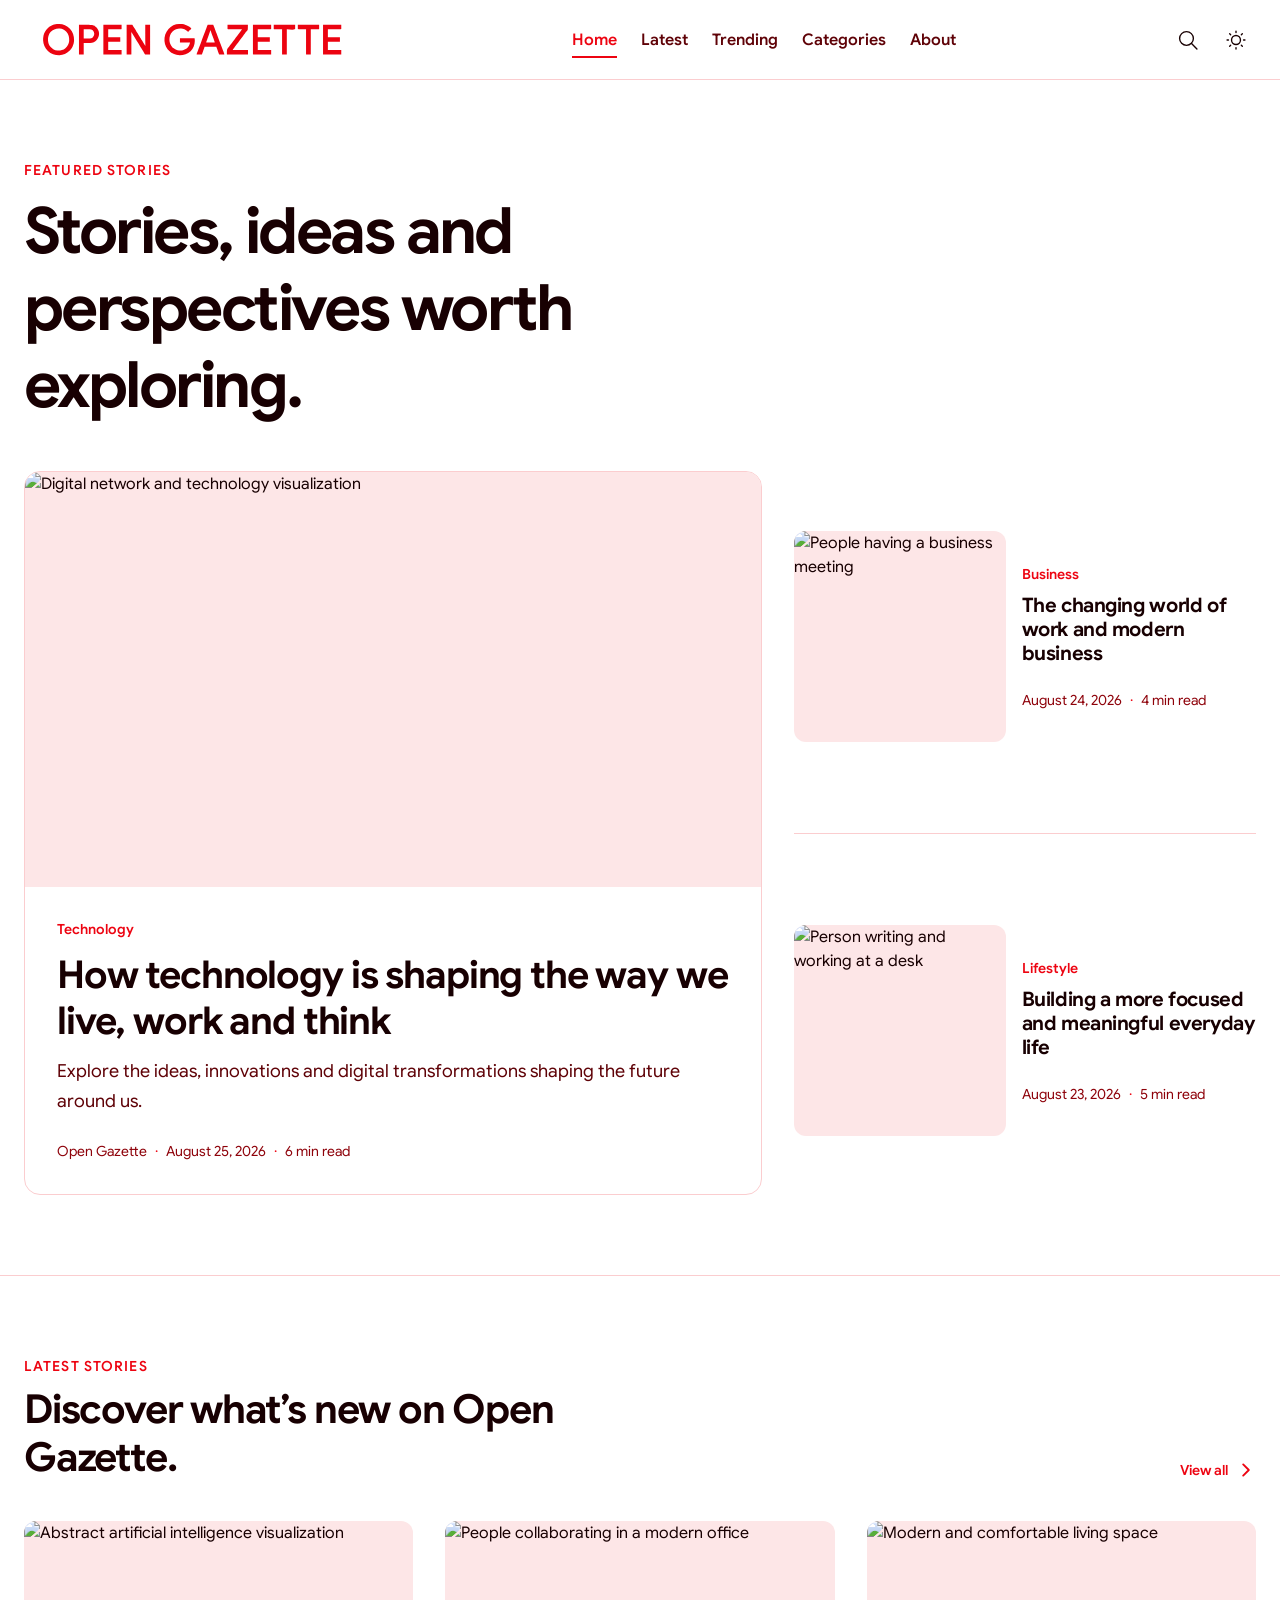
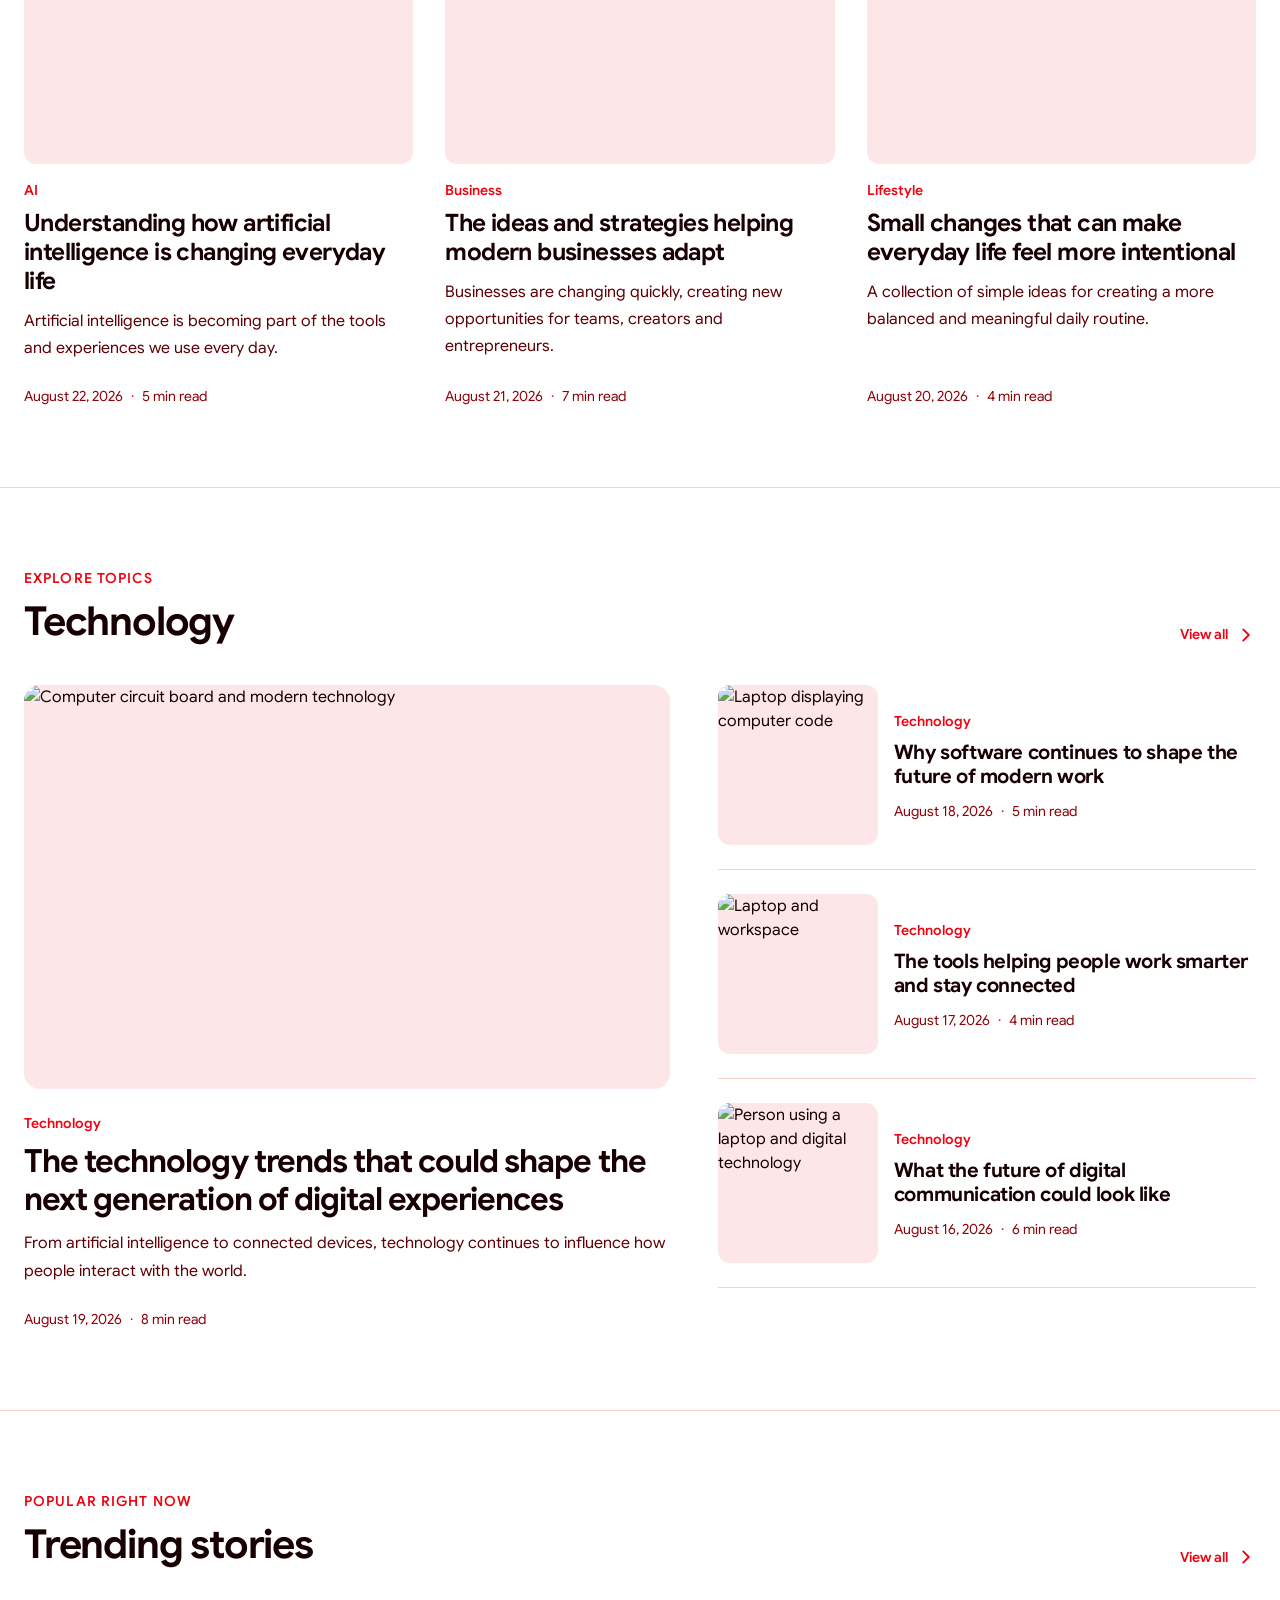
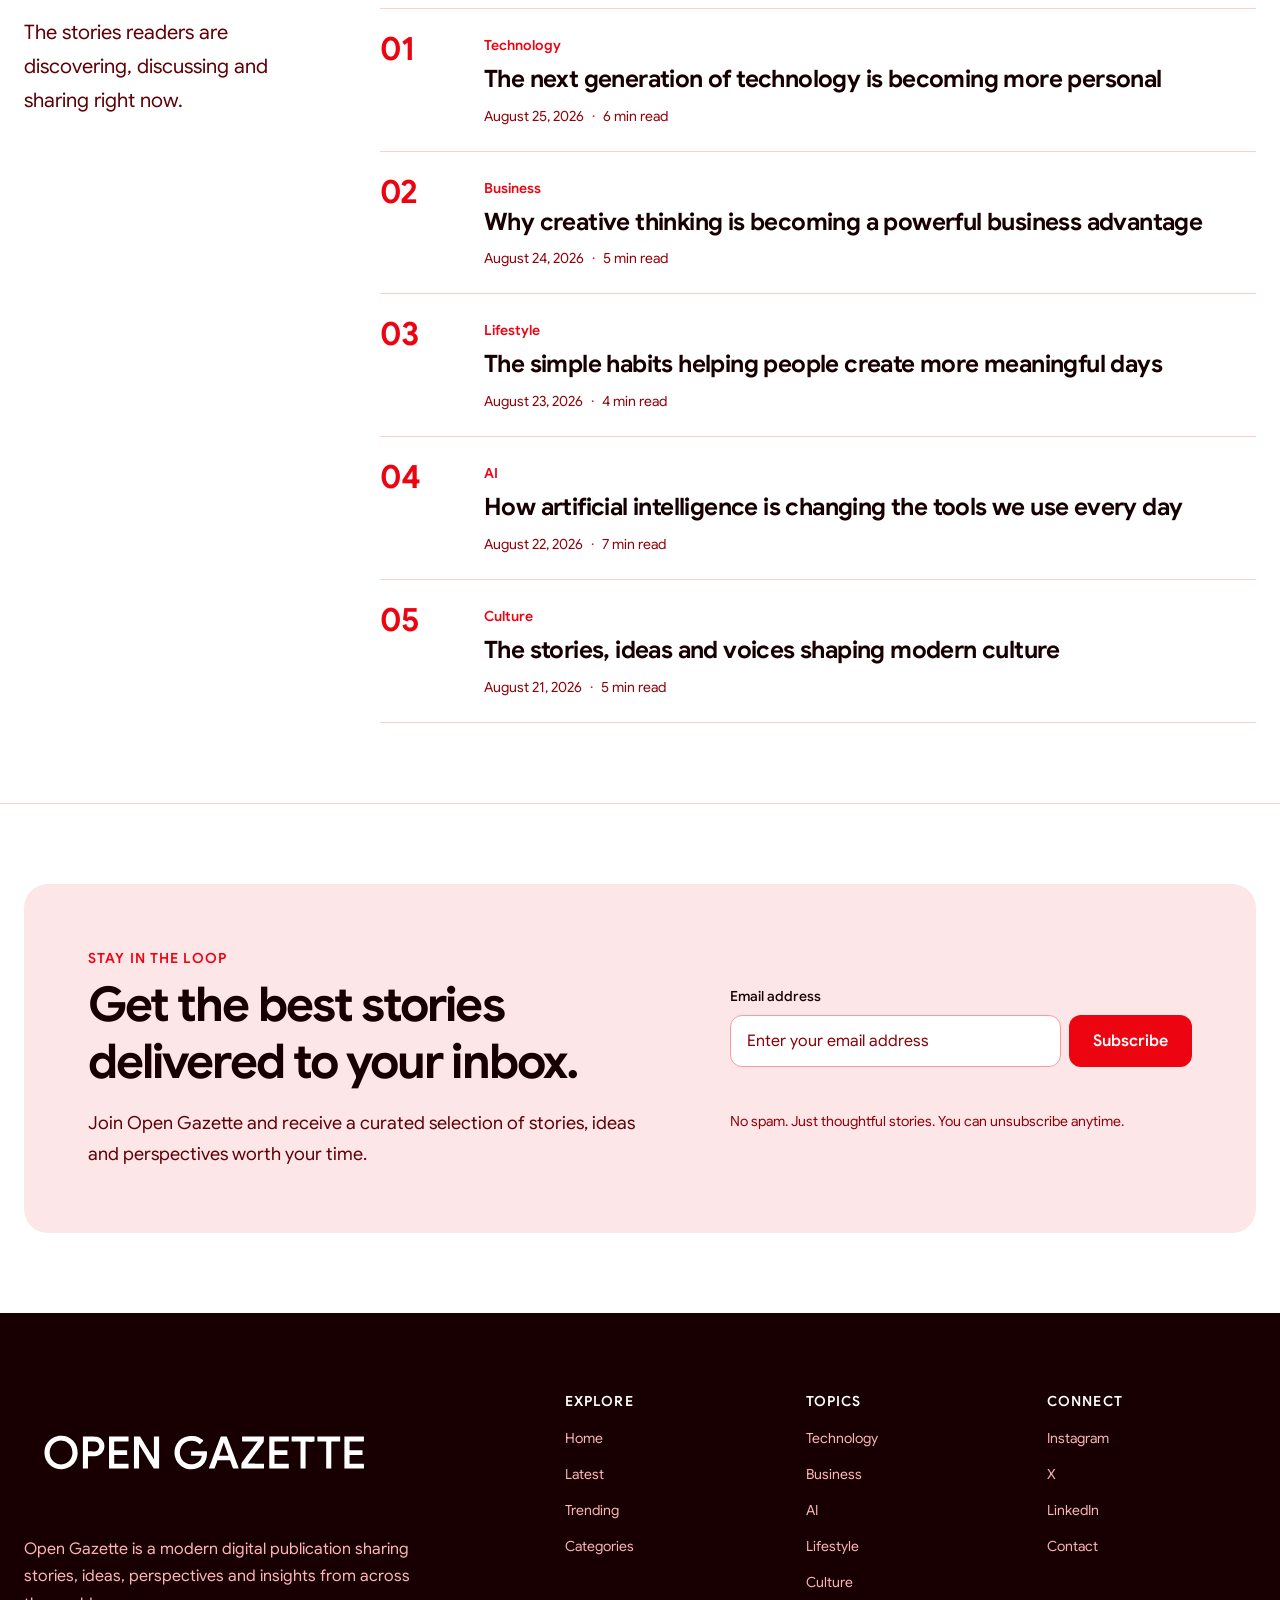
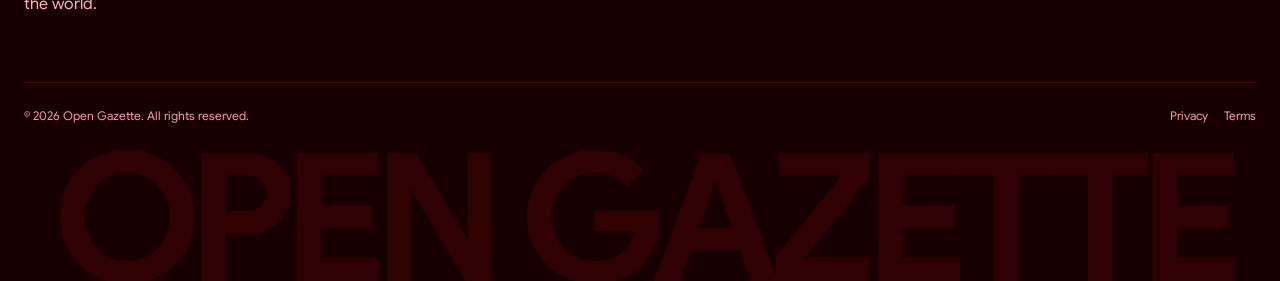
==== index.html @ 347198fe "Complete responsive homepage" ====
<!doctype html>
<html lang="en">
  <head>
    <meta charset="UTF-8" />
    <meta name="viewport" content="width=device-width, initial-scale=1.0" />

    <meta
      name="description"
      content="Open Gazette - A modern digital publication."
    />

    <title>Open Gazette</title>

    <link rel="icon" type="image/svg+xml" href="assets/icons/favicon.svg" />

    <link rel="stylesheet" href="css/reset.css" />
    <link rel="stylesheet" href="css/fonts.css" />
    <link rel="stylesheet" href="css/variables.css" />
    <link rel="stylesheet" href="css/global.css" />
    <link rel="stylesheet" href="css/responsive.css" />
  </head>

  <body>
    <div class="site-wrapper">
      <header class="site-header">
        <div class="container site-header__container">
          <a
            class="site-header__brand"
            href="index.html"
            aria-label="Open Gazette home"
          >
            <img
              class="site-header__logo site-header__logo--light"
              src="assets/logos/open-gazette-light.svg"
              alt="Open Gazette"
            />

            <img
              class="site-header__logo site-header__logo--dark"
              src="assets/logos/open-gazette-dark.svg"
              alt=""
            />
          </a>

          <nav
            class="site-navigation"
            id="site-navigation"
            aria-label="Primary navigation"
          >
            <ul class="site-navigation__list">
              <li>
                <a class="site-navigation__link is-active" href="index.html">
                  Home
                </a>
              </li>

              <li>
                <a class="site-navigation__link" href="#latest"> Latest </a>
              </li>

              <li>
                <a class="site-navigation__link" href="#trending"> Trending </a>
              </li>

              <li>
                <a class="site-navigation__link" href="#categories">
                  Categories
                </a>
              </li>

              <li>
                <a class="site-navigation__link" href="#about"> About </a>
              </li>
            </ul>
          </nav>

          <div class="site-header__actions">
            <button class="header-button" type="button" aria-label="Search">
              <svg
                class="header-button__icon"
                viewBox="0 0 512 512"
                aria-hidden="true"
              >
                <circle
                  cx="221"
                  cy="221"
                  r="160"
                  fill="none"
                  stroke="currentColor"
                  stroke-linecap="round"
                  stroke-miterlimit="10"
                  stroke-width="32px"
                />

                <path
                  d="m338.29 338.29 125.41 125.41"
                  fill="none"
                  stroke="currentColor"
                  stroke-linecap="round"
                  stroke-miterlimit="10"
                  stroke-width="32px"
                />
              </svg>
            </button>

            <button
              class="theme-toggle"
              type="button"
              aria-label="Switch to dark mode"
              aria-pressed="false"
            >
              <svg
                class="theme-toggle__icon theme-toggle__icon--light"
                viewBox="0 0 512 512"
                aria-hidden="true"
              >
                <circle
                  cx="256"
                  cy="256"
                  r="104"
                  fill="none"
                  stroke="currentColor"
                  stroke-linecap="round"
                  stroke-linejoin="round"
                  stroke-width="32px"
                />

                <path
                  d="M256 80V48M256 464v-32M432 256h32M48 256h32M380.55 131.45l22.63-22.63M108.82 403.18l22.63-22.63M380.55 380.55l22.63 22.63M108.82 108.82l22.63 22.63"
                  fill="none"
                  stroke="currentColor"
                  stroke-linecap="round"
                  stroke-linejoin="round"
                  stroke-width="32px"
                />
              </svg>

              <svg
                class="theme-toggle__icon theme-toggle__icon--dark"
                viewBox="0 0 512 512"
                aria-hidden="true"
              >
                <path
                  d="M160 136c0-30.62 4.51-61.61 16-88C99.57 81.27 48 159.32 48 248c0 119.29 96.71 216 216 216 88.68 0 166.73-51.57 200-128-26.39 11.49-57.38 16-88 16-119.29 0-216-96.71-216-216"
                  fill="none"
                  stroke="currentColor"
                  stroke-linecap="round"
                  stroke-linejoin="round"
                  stroke-width="32px"
                />
              </svg>
            </button>

            <button
              class="menu-toggle"
              type="button"
              aria-expanded="false"
              aria-controls="site-navigation"
              aria-label="Open navigation menu"
            >
              <svg
                class="menu-toggle__icon menu-toggle__icon--menu"
                viewBox="0 0 512 512"
                aria-hidden="true"
              >
                <path
                  d="M80 160h352M80 256h352M80 352h352"
                  fill="none"
                  stroke="currentColor"
                  stroke-linecap="round"
                  stroke-miterlimit="10"
                  stroke-width="32px"
                />
              </svg>

              <svg
                class="menu-toggle__icon menu-toggle__icon--close"
                viewBox="0 0 512 512"
                aria-hidden="true"
              >
                <path
                  d="M368 368 144 144M368 144 144 368"
                  fill="none"
                  stroke="currentColor"
                  stroke-linecap="round"
                  stroke-linejoin="round"
                  stroke-width="32px"
                />
              </svg>
            </button>
          </div>
        </div>
      </header>

      <main>
        <!-- Hero -->
        <section class="hero">
          <div class="container">
            <div class="hero__header">
              <p class="section-label">Featured Stories</p>

              <h1 class="hero__title">
                Stories, ideas and perspectives worth exploring.
              </h1>
            </div>

            <div class="hero__grid">
              <!-- Main featured article -->
              <article class="featured-article">
                <a
                  class="featured-article__image-link"
                  href="#"
                  aria-label="Read the featured article"
                >
                  <img
                    class="featured-article__image"
                    src="https://images.unsplash.com/photo-1451187580459-43490279c0fa?auto=format&fit=crop&w=1400&q=80"
                    alt="Digital network and technology visualization"
                  />
                </a>

                <div class="featured-article__content">
                  <a class="article-category" href="#technology">
                    Technology
                  </a>

                  <h2 class="featured-article__title">
                    <a href="#">
                      How technology is shaping the way we live, work and think
                    </a>
                  </h2>

                  <p class="featured-article__excerpt">
                    Explore the ideas, innovations and digital transformations
                    shaping the future around us.
                  </p>

                  <div class="article-meta">
                    <span>Open Gazette</span>

                    <span class="article-meta__separator">·</span>

                    <time datetime="2026-08-25"> August 25, 2026 </time>

                    <span class="article-meta__separator">·</span>

                    <span>6 min read</span>
                  </div>
                </div>
              </article>

              <!-- Secondary featured stories -->
              <div class="hero__secondary">
                <article class="secondary-article">
                  <a
                    class="secondary-article__image-link"
                    href="#"
                    aria-label="Read business article"
                  >
                    <img
                      class="secondary-article__image"
                      src="https://images.unsplash.com/photo-1556761175-b413da4baf72?auto=format&fit=crop&w=900&q=80"
                      alt="People having a business meeting"
                    />
                  </a>

                  <div class="secondary-article__content">
                    <a class="article-category" href="#business"> Business </a>

                    <h2 class="secondary-article__title">
                      <a href="#">
                        The changing world of work and modern business
                      </a>
                    </h2>

                    <div class="article-meta">
                      <time datetime="2026-08-24"> August 24, 2026 </time>

                      <span class="article-meta__separator">·</span>

                      <span>4 min read</span>
                    </div>
                  </div>
                </article>

                <article class="secondary-article">
                  <a
                    class="secondary-article__image-link"
                    href="#"
                    aria-label="Read lifestyle article"
                  >
                    <img
                      class="secondary-article__image"
                      src="https://images.unsplash.com/photo-1499750310107-5fef28a66643?auto=format&fit=crop&w=900&q=80"
                      alt="Person writing and working at a desk"
                    />
                  </a>

                  <div class="secondary-article__content">
                    <a class="article-category" href="#lifestyle">
                      Lifestyle
                    </a>

                    <h2 class="secondary-article__title">
                      <a href="#">
                        Building a more focused and meaningful everyday life
                      </a>
                    </h2>

                    <div class="article-meta">
                      <time datetime="2026-08-23"> August 23, 2026 </time>

                      <span class="article-meta__separator">·</span>

                      <span>5 min read</span>
                    </div>
                  </div>
                </article>
              </div>
            </div>
          </div>
        </section>

        <!-- Latest stories -->
        <section class="latest-stories" id="latest">
          <div class="container">
            <div class="section-heading">
              <div>
                <p class="section-label">Latest Stories</p>

                <h2 class="section-title">
                  Discover what’s new on Open Gazette.
                </h2>
              </div>

              <a class="section-link" href="#">
                <span>View all</span>

                <svg
                  class="icon--arrow"
                  viewBox="0 0 512 512"
                  aria-hidden="true"
                >
                  <path
                    d="m184 112 144 144-144 144"
                    fill="none"
                    stroke="currentColor"
                    stroke-linecap="round"
                    stroke-linejoin="round"
                    stroke-width="48px"
                  />
                </svg>
              </a>
            </div>

            <div class="article-grid">
              <!-- Article -->
              <article class="article-card">
                <a
                  class="article-card__image-link"
                  href="#"
                  aria-label="Read AI article"
                >
                  <img
                    class="article-card__image"
                    src="https://images.unsplash.com/photo-1677442136019-21780ecad995?auto=format&fit=crop&w=900&q=80"
                    alt="Abstract artificial intelligence visualization"
                  />
                </a>

                <div class="article-card__content">
                  <a class="article-category" href="#categories"> AI </a>

                  <h3 class="article-card__title">
                    <a href="#">
                      Understanding how artificial intelligence is changing
                      everyday life
                    </a>
                  </h3>

                  <p class="article-card__excerpt">
                    Artificial intelligence is becoming part of the tools and
                    experiences we use every day.
                  </p>

                  <div class="article-meta">
                    <time datetime="2026-08-22"> August 22, 2026 </time>

                    <span class="article-meta__separator">·</span>

                    <span>5 min read</span>
                  </div>
                </div>
              </article>

              <!-- Article -->
              <article class="article-card">
                <a
                  class="article-card__image-link"
                  href="#"
                  aria-label="Read business article"
                >
                  <img
                    class="article-card__image"
                    src="https://images.unsplash.com/photo-1556761175-4f2f8a1b2f02?auto=format&fit=crop&w=900&q=80"
                    alt="People collaborating in a modern office"
                  />
                </a>

                <div class="article-card__content">
                  <a class="article-category" href="#categories"> Business </a>

                  <h3 class="article-card__title">
                    <a href="#">
                      The ideas and strategies helping modern businesses adapt
                    </a>
                  </h3>

                  <p class="article-card__excerpt">
                    Businesses are changing quickly, creating new opportunities
                    for teams, creators and entrepreneurs.
                  </p>

                  <div class="article-meta">
                    <time datetime="2026-08-21"> August 21, 2026 </time>

                    <span class="article-meta__separator">·</span>

                    <span>7 min read</span>
                  </div>
                </div>
              </article>

              <!-- Article -->
              <article class="article-card">
                <a
                  class="article-card__image-link"
                  href="#"
                  aria-label="Read lifestyle article"
                >
                  <img
                    class="article-card__image"
                    src="https://images.unsplash.com/photo-1494438639946-1ebd1d20bf85?auto=format&fit=crop&w=900&q=80"
                    alt="Modern and comfortable living space"
                  />
                </a>

                <div class="article-card__content">
                  <a class="article-category" href="#categories"> Lifestyle </a>

                  <h3 class="article-card__title">
                    <a href="#">
                      Small changes that can make everyday life feel more
                      intentional
                    </a>
                  </h3>

                  <p class="article-card__excerpt">
                    A collection of simple ideas for creating a more balanced
                    and meaningful daily routine.
                  </p>

                  <div class="article-meta">
                    <time datetime="2026-08-20"> August 20, 2026 </time>

                    <span class="article-meta__separator">·</span>

                    <span>4 min read</span>
                  </div>
                </div>
              </article>
            </div>
          </div>
        </section>

        <!-- Categories -->
        <section class="category-section" id="categories">
          <div class="container">
            <div class="section-heading">
              <div>
                <p class="section-label">Explore Topics</p>

                <h2 class="section-title">Technology</h2>
              </div>

              <a class="section-link" href="#">
                <span>View all</span>

                <svg
                  class="icon--arrow"
                  viewBox="0 0 512 512"
                  aria-hidden="true"
                >
                  <path
                    d="m184 112 144 144-144 144"
                    fill="none"
                    stroke="currentColor"
                    stroke-linecap="round"
                    stroke-linejoin="round"
                    stroke-width="48px"
                  />
                </svg>
              </a>
            </div>

            <div class="category-layout">
              <!-- Featured category article -->
              <article class="category-featured">
                <a
                  class="category-featured__image-link"
                  href="#"
                  aria-label="Read featured technology article"
                >
                  <img
                    class="category-featured__image"
                    src="https://images.unsplash.com/photo-1518770660439-4636190af475?auto=format&fit=crop&w=1200&q=80"
                    alt="Computer circuit board and modern technology"
                  />
                </a>

                <div class="category-featured__content">
                  <a class="article-category" href="#"> Technology </a>

                  <h3 class="category-featured__title">
                    <a href="#">
                      The technology trends that could shape the next generation
                      of digital experiences
                    </a>
                  </h3>

                  <p class="category-featured__excerpt">
                    From artificial intelligence to connected devices,
                    technology continues to influence how people interact with
                    the world.
                  </p>

                  <div class="article-meta">
                    <time datetime="2026-08-19"> August 19, 2026 </time>

                    <span class="article-meta__separator">·</span>

                    <span>8 min read</span>
                  </div>
                </div>
              </article>

              <!-- Category article list -->
              <div class="category-list">
                <article class="category-list__article">
                  <a
                    class="category-list__image-link"
                    href="#"
                    aria-label="Read technology article"
                  >
                    <img
                      class="category-list__image"
                      src="https://images.unsplash.com/photo-1488590528505-98d2b5aba04b?auto=format&fit=crop&w=600&q=80"
                      alt="Laptop displaying computer code"
                    />
                  </a>

                  <div class="category-list__content">
                    <a class="article-category" href="#"> Technology </a>

                    <h3 class="category-list__title">
                      <a href="#">
                        Why software continues to shape the future of modern
                        work
                      </a>
                    </h3>

                    <div class="article-meta">
                      <time datetime="2026-08-18"> August 18, 2026 </time>

                      <span class="article-meta__separator">·</span>

                      <span>5 min read</span>
                    </div>
                  </div>
                </article>

                <article class="category-list__article">
                  <a
                    class="category-list__image-link"
                    href="#"
                    aria-label="Read technology article"
                  >
                    <img
                      class="category-list__image"
                      src="https://images.unsplash.com/photo-1531297484001-80022131f5a1?auto=format&fit=crop&w=600&q=80"
                      alt="Laptop and workspace"
                    />
                  </a>

                  <div class="category-list__content">
                    <a class="article-category" href="#"> Technology </a>

                    <h3 class="category-list__title">
                      <a href="#">
                        The tools helping people work smarter and stay connected
                      </a>
                    </h3>

                    <div class="article-meta">
                      <time datetime="2026-08-17"> August 17, 2026 </time>

                      <span class="article-meta__separator">·</span>

                      <span>4 min read</span>
                    </div>
                  </div>
                </article>

                <article class="category-list__article">
                  <a
                    class="category-list__image-link"
                    href="#"
                    aria-label="Read technology article"
                  >
                    <img
                      class="category-list__image"
                      src="https://images.unsplash.com/photo-1516321318423-f06f85e504b3?auto=format&fit=crop&w=600&q=80"
                      alt="Person using a laptop and digital technology"
                    />
                  </a>

                  <div class="category-list__content">
                    <a class="article-category" href="#"> Technology </a>

                    <h3 class="category-list__title">
                      <a href="#">
                        What the future of digital communication could look like
                      </a>
                    </h3>

                    <div class="article-meta">
                      <time datetime="2026-08-16"> August 16, 2026 </time>

                      <span class="article-meta__separator">·</span>

                      <span>6 min read</span>
                    </div>
                  </div>
                </article>
              </div>
            </div>
          </div>
        </section>

        <!-- Trending -->
        <section class="trending-section" id="trending">
          <div class="container">
            <div class="section-heading">
              <div>
                <p class="section-label">Popular Right Now</p>

                <h2 class="section-title">Trending stories</h2>
              </div>

              <a class="section-link" href="#">
                <span>View all</span>

                <svg
                  class="icon--arrow"
                  viewBox="0 0 512 512"
                  aria-hidden="true"
                >
                  <path
                    d="m184 112 144 144-144 144"
                    fill="none"
                    stroke="currentColor"
                    stroke-linecap="round"
                    stroke-linejoin="round"
                    stroke-width="48px"
                  />
                </svg>
              </a>
            </div>

            <div class="trending-layout">
              <!-- Trending introduction -->
              <div class="trending-intro">
                <p class="trending-intro__text">
                  The stories readers are discovering, discussing and sharing
                  right now.
                </p>
              </div>

              <!-- Trending articles -->
              <div class="trending-list">
                <article class="trending-article">
                  <span class="trending-article__number"> 01 </span>

                  <div class="trending-article__content">
                    <a class="article-category" href="#"> Technology </a>

                    <h3 class="trending-article__title">
                      <a href="#">
                        The next generation of technology is becoming more
                        personal
                      </a>
                    </h3>

                    <div class="article-meta">
                      <time datetime="2026-08-25"> August 25, 2026 </time>

                      <span class="article-meta__separator">·</span>

                      <span>6 min read</span>
                    </div>
                  </div>
                </article>

                <article class="trending-article">
                  <span class="trending-article__number"> 02 </span>

                  <div class="trending-article__content">
                    <a class="article-category" href="#"> Business </a>

                    <h3 class="trending-article__title">
                      <a href="#">
                        Why creative thinking is becoming a powerful business
                        advantage
                      </a>
                    </h3>

                    <div class="article-meta">
                      <time datetime="2026-08-24"> August 24, 2026 </time>

                      <span class="article-meta__separator">·</span>

                      <span>5 min read</span>
                    </div>
                  </div>
                </article>

                <article class="trending-article">
                  <span class="trending-article__number"> 03 </span>

                  <div class="trending-article__content">
                    <a class="article-category" href="#"> Lifestyle </a>

                    <h3 class="trending-article__title">
                      <a href="#">
                        The simple habits helping people create more meaningful
                        days
                      </a>
                    </h3>

                    <div class="article-meta">
                      <time datetime="2026-08-23"> August 23, 2026 </time>

                      <span class="article-meta__separator">·</span>

                      <span>4 min read</span>
                    </div>
                  </div>
                </article>

                <article class="trending-article">
                  <span class="trending-article__number"> 04 </span>

                  <div class="trending-article__content">
                    <a class="article-category" href="#"> AI </a>

                    <h3 class="trending-article__title">
                      <a href="#">
                        How artificial intelligence is changing the tools we use
                        every day
                      </a>
                    </h3>

                    <div class="article-meta">
                      <time datetime="2026-08-22"> August 22, 2026 </time>

                      <span class="article-meta__separator">·</span>

                      <span>7 min read</span>
                    </div>
                  </div>
                </article>

                <article class="trending-article">
                  <span class="trending-article__number"> 05 </span>

                  <div class="trending-article__content">
                    <a class="article-category" href="#"> Culture </a>

                    <h3 class="trending-article__title">
                      <a href="#">
                        The stories, ideas and voices shaping modern culture
                      </a>
                    </h3>

                    <div class="article-meta">
                      <time datetime="2026-08-21"> August 21, 2026 </time>

                      <span class="article-meta__separator">·</span>

                      <span>5 min read</span>
                    </div>
                  </div>
                </article>
              </div>
            </div>
          </div>
        </section>

        <!-- Newsletter -->
        <section class="newsletter-section">
          <div class="container">
            <div class="newsletter">
              <div class="newsletter__content">
                <p class="section-label">Stay in the loop</p>

                <h2 class="newsletter__title">
                  Get the best stories delivered to your inbox.
                </h2>

                <p class="newsletter__description">
                  Join Open Gazette and receive a curated selection of stories,
                  ideas and perspectives worth your time.
                </p>
              </div>

              <div class="newsletter__form-wrapper">
                <form class="newsletter-form" id="newsletter-form" novalidate>
                  <div class="newsletter-form__group">
                    <label
                      class="newsletter-form__label"
                      for="newsletter-email"
                    >
                      Email address
                    </label>

                    <div class="newsletter-form__controls">
                      <input
                        class="newsletter-form__input"
                        id="newsletter-email"
                        name="email"
                        type="email"
                        placeholder="Enter your email address"
                        autocomplete="email"
                         aria-describedby="newsletter-message"
                        required
                      />

                      <button class="newsletter-form__button" type="submit">
                        Subscribe
                      </button>
                    </div>
                  </div>

                  <p
                    class="newsletter-form__message"
                    id="newsletter-message"
                    aria-live="polite"
                  ></p>
                </form>

                <p class="newsletter__privacy">
                  No spam. Just thoughtful stories. You can unsubscribe anytime.
                </p>
              </div>
            </div>
          </div>
        </section>
      </main>

      <!-- Footer -->
      <footer class="site-footer" id="about">
        <div class="container">
          <div class="site-footer__main">
            <!-- Brand -->
            <div class="site-footer__brand">
              <a
                class="site-footer__logo-link"
                href="index.html"
                aria-label="Open Gazette home"
              >
                <img
                  class="site-footer__logo"
                  src="assets/logos/open-gazette-dark.svg"
                  alt="Open Gazette"
                />
              </a>

              <p class="site-footer__description">
                Open Gazette is a modern digital publication sharing stories,
                ideas, perspectives and insights from across the world.
              </p>
            </div>

            <!-- Navigation -->
            <div class="site-footer__links">
              <div class="footer-links-group">
                <h2 class="footer-links-group__title">Explore</h2>

                <ul class="footer-links-group__list">
                  <li>
                    <a href="index.html">Home</a>
                  </li>

                  <li>
                    <a href="#latest">Latest</a>
                  </li>

                  <li>
                    <a href="#trending">Trending</a>
                  </li>

                  <li>
                    <a href="#categories">Categories</a>
                  </li>
                </ul>
              </div>

              <div class="footer-links-group">
                <h2 class="footer-links-group__title">Topics</h2>

                <ul class="footer-links-group__list">
                  <li>
                    <a href="#">Technology</a>
                  </li>

                  <li>
                    <a href="#">Business</a>
                  </li>

                  <li>
                    <a href="#">AI</a>
                  </li>

                  <li>
                    <a href="#">Lifestyle</a>
                  </li>

                  <li>
                    <a href="#">Culture</a>
                  </li>
                </ul>
              </div>

              <div class="footer-links-group">
                <h2 class="footer-links-group__title">Connect</h2>

                <ul class="footer-links-group__list">
                  <li>
                    <a href="#" target="_blank" rel="noopener noreferrer">
                      Instagram
                    </a>
                  </li>

                  <li>
                    <a href="#" target="_blank" rel="noopener noreferrer">
                      X
                    </a>
                  </li>

                  <li>
                    <a href="#" target="_blank" rel="noopener noreferrer">
                      LinkedIn
                    </a>
                  </li>

                  <li>
                    <a href="mailto:hello@opengazette.com"> Contact </a>
                  </li>
                </ul>
              </div>
            </div>
          </div>

          <!-- Footer bottom -->
          <div class="site-footer__bottom">
            <p class="site-footer__copyright">
              © 2026 Open Gazette. All rights reserved.
            </p>

            <div class="site-footer__legal">
              <a href="#">Privacy</a>
              <a href="#">Terms</a>
            </div>
          </div>

          <!-- Large brand -->
          <div class="site-footer__signature" aria-hidden="true">
            OPEN GAZETTE
          </div>
        </div>
      </footer>
    </div>

    <!-- Main JavaScript -->
    <script src="js/main.js"></script>
  </body>
</html>
---- css/fonts.css ----
/* Google Sans */
@font-face {
  font-family: "Google Sans";
  src: url("../assets/fonts/GoogleSans-Regular.ttf") format("truetype");
  font-weight: 400;
  font-style: normal;
  font-display: swap;
}

@font-face {
  font-family: "Google Sans";
  src: url("../assets/fonts/GoogleSans-Medium.ttf") format("truetype");
  font-weight: 500;
  font-style: normal;
  font-display: swap;
}

@font-face {
  font-family: "Google Sans";
  src: url("../assets/fonts/GoogleSans-SemiBold.ttf") format("truetype");
  font-weight: 600;
  font-style: normal;
  font-display: swap;
}

@font-face {
  font-family: "Google Sans";
  src: url("../assets/fonts/GoogleSans-Bold.ttf") format("truetype");
  font-weight: 700;
  font-style: normal;
  font-display: swap;
}
---- css/variables.css ----
/* Color palette */

:root {
  --color-red-0: #ed0411;
  --color-red-10: #d5040f;
  --color-red-20: #be030e;
  --color-red-30: #a6030c;
  --color-red-40: #8e020a;
  --color-red-50: #770209;
  --color-red-60: #5f0207;
  --color-red-70: #470105;
  --color-red-80: #2f0103;
  --color-red-90: #180002;

  --color-red-light-10: #ef1d29;
  --color-red-light-20: #f13641;
  --color-red-light-30: #f24f58;
  --color-red-light-40: #f46870;
  --color-red-light-50: #f68288;
  --color-red-light-60: #f89ba0;
  --color-red-light-70: #fab4b8;
  --color-red-light-80: #fbcdcf;
  --color-red-light-90: #fde6e7;

  --color-black: #000000;
  --color-dark: #0f0f0f;
  --color-white: #ffffff;

  --color-gray-10: #e5e5e5;
  --color-gray-20: #a3a3a3;
  --color-gray-30: #262626;
  --color-gray-40: #404040;
}

/* Typography */
:root {
  --font-family-primary: "Google Sans", Arial, sans-serif;

  --font-size-xs: 0.75rem;
  --font-size-sm: 0.875rem;
  --font-size-base: 1rem;
  --font-size-md: 1.125rem;
  --font-size-lg: 1.25rem;
  --font-size-xl: 1.5rem;
  --font-size-2xl: 2rem;
  --font-size-3xl: 2.5rem;
  --font-size-4xl: 3rem;
  --font-size-5xl: 4rem;

  --font-weight-regular: 400;
  --font-weight-medium: 500;
  --font-weight-semibold: 600;
  --font-weight-bold: 700;

  --line-height-tight: 1.1;
  --line-height-heading: 1.2;
  --line-height-normal: 1.5;
  --line-height-relaxed: 1.7;
}

/* Spacing */
:root {
  --space-1: 0.25rem;
  --space-2: 0.5rem;
  --space-3: 0.75rem;
  --space-4: 1rem;
  --space-5: 1.5rem;
  --space-6: 2rem;
  --space-7: 2.5rem;
  --space-8: 3rem;
  --space-9: 4rem;
  --space-10: 5rem;
  --space-11: 6rem;
}

/* Layout */
:root {
  --container-width: 1440px;
  --content-width: 1200px;
  --article-width: 760px;
  --header-height: 80px;

  --container-padding: 24px;
}

/* Border radius */
:root {
  --radius-sm: 8px;
  --radius-md: 12px;
  --radius-lg: 16px;
  --radius-xl: 24px;
  --radius-full: 999px;
}

/* Transitions */
:root {
  --transition-fast: 150ms ease;
  --transition-normal: 250ms ease;
  --transition-slow: 400ms ease;
}

/* Light theme */
:root {
  --color-background: var(--color-white);
  --color-surface: var(--color-white);
  --color-surface-secondary: var(--color-red-light-90);

  --color-text-primary: var(--color-red-90);
  --color-text-secondary: var(--color-red-60);
  --color-text-muted: var(--color-red-40);

  --color-border: var(--color-red-light-80);
  --color-border-strong: var(--color-red-light-60);

  --color-primary: var(--color-red-0);
  --color-primary-hover: var(--color-red-10);
  --color-primary-active: var(--color-red-20);

  --color-on-primary: var(--color-white);

  --color-header-background: var(--color-white);
  --color-footer-background: var(--color-red-90);
  --color-footer-text: var(--color-white);

  --color-focus-ring: var(--color-red-light-80);
}

/* Dark theme */
[data-theme="dark"] {
  --color-background: var(--color-dark);
  --color-surface: var(--color-red-90);
  --color-surface-secondary: var(--color-red-80);

  --color-text-primary: var(--color-white);
  --color-text-secondary: var(--color-gray-10);
  --color-text-muted: var(--color-gray-20);

  --color-border: var(--color-gray-30);
  --color-border-strong: var(--color-gray-40);

  --color-primary: var(--color-red-0);
  --color-primary-hover: var(--color-red-light-10);
  --color-primary-active: var(--color-red-light-20);

  --color-on-primary: var(--color-white);

  --color-header-background: var(--color-dark);
  --color-footer-background: var(--color-red-90);
  --color-footer-text: var(--color-white);

  --color-focus-ring: var(--color-red-40);
}

/* Responsive tokens */
@media (max-width: 767px) {
  :root {
    --container-padding: 16px;
    --header-height: 68px;

    --font-size-5xl: 3rem;
    --font-size-4xl: 2.5rem;
    --font-size-3xl: 2rem;
  }
}
---- css/global.css ----
/* Base */
body {
  background-color: var(--color-background);
  color: var(--color-text-primary);
  font-family: var(--font-family-primary);
  font-size: var(--font-size-base);
  font-weight: var(--font-weight-regular);
  line-height: var(--line-height-normal);
  transition:
    background-color var(--transition-normal),
    color var(--transition-normal);
}

/* Mobile navigation state */
body.menu-open {
  overflow: hidden;
}

/* Page */
.site-wrapper {
  min-height: 100vh;
  overflow-x: hidden;
}

/* Container */
.container {
  width: min(
    calc(100% - (var(--container-padding) * 2)),
    var(--container-width)
  );
  margin-inline: auto;
}

.content-container {
  width: min(calc(100% - (var(--container-padding) * 2)), var(--content-width));
  margin-inline: auto;
}

.article-container {
  width: min(calc(100% - (var(--container-padding) * 2)), var(--article-width));
  margin-inline: auto;
}

/* Typography */
h1,
h2,
h3,
h4,
h5,
h6 {
  color: var(--color-text-primary);
  font-weight: var(--font-weight-bold);
  line-height: var(--line-height-heading);
}

p {
  color: var(--color-text-secondary);
}

button {
  color: inherit;
  border: 0;
  cursor: pointer;
}

/* Keyboard focus */
:focus-visible {
  outline: 3px solid var(--color-primary);
  outline-offset: 3px;
}

.site-header__brand:focus-visible {
  border-radius: var(--radius-sm);
}

.featured-article__image-link:focus-visible,
.category-featured__image-link:focus-visible {
  border-radius: var(--radius-lg);
}

.article-card__image-link:focus-visible,
.category-list__image-link:focus-visible {
  border-radius: var(--radius-md);
}

/* Selection */
::selection {
  background-color: var(--color-primary);
  color: var(--color-on-primary);
}

/* Interactive elements */
a,
button,
input {
  -webkit-tap-highlight-color: transparent;
}

button {
  touch-action: manipulation;
}

a {
  text-decoration-thickness: 0.08em;
  text-underline-offset: 0.15em;
}

/* Header */
.site-header {
  position: sticky;
  top: 0;
  z-index: 100;
  height: var(--header-height);
  background-color: var(--color-header-background);
  border-bottom: 1px solid var(--color-border);
  transition:
    background-color var(--transition-normal),
    border-color var(--transition-normal);
}

.site-header__container {
  display: flex;
  align-items: center;
  justify-content: space-between;
  height: 100%;
}

/* Brand */
.site-header__brand {
  display: inline-flex;
  align-items: center;
  flex-shrink: 0;
}

.site-header__logo {
  width: auto;
  height: 112px;
}

.site-header__logo--dark {
  display: none;
}

[data-theme="dark"] .site-header__logo--light {
  display: none;
}

[data-theme="dark"] .site-header__logo--dark {
  display: block;
}

/* Navigation */
.site-navigation {
  display: flex;
  align-items: center;
}

.site-navigation__list {
  display: flex;
  align-items: center;
  gap: var(--space-5);
}

.site-navigation__link {
  position: relative;
  color: var(--color-text-secondary);
  font-size: var(--font-size-base);
  font-weight: var(--font-weight-semibold);
  transition: color var(--transition-fast);
}

.site-navigation__link:hover,
.site-navigation__link.is-active {
  color: var(--color-primary);
}

.site-navigation__link::after {
  position: absolute;
  right: 0;
  bottom: -8px;
  left: 0;
  width: 0;
  height: 2px;
  margin: auto;
  background-color: var(--color-primary);
  content: "";
  transition: width var(--transition-fast);
}

.site-navigation__link:hover::after,
.site-navigation__link.is-active::after {
  width: 100%;
}

/* Header actions */
.site-header__actions {
  display: flex;
  align-items: center;
  gap: var(--space-2);
}

.header-button,
.theme-toggle,
.menu-toggle {
  display: inline-flex;
  align-items: center;
  justify-content: center;
  width: 40px;
  height: 40px;
  color: var(--color-text-primary);
  background-color: transparent;
  border-radius: var(--radius-full);
  transition:
    color var(--transition-fast),
    background-color var(--transition-fast);
}

.header-button:hover,
.theme-toggle:hover,
.menu-toggle:hover {
  color: var(--color-primary);
  background-color: var(--color-surface-secondary);
}


/* Header icons */
.header-button__icon,
.theme-toggle__icon,
.menu-toggle__icon {
  display: block;
  width: 22px;
  height: 22px;
  flex-shrink: 0;
  color: currentColor;
}

/* Theme toggle */
.theme-toggle {
  position: relative;
  display: inline-grid;
  place-items: center;
}

.theme-toggle__icon {
  position: absolute;
  pointer-events: none;
  transition:
    opacity var(--transition-fast),
    transform var(--transition-fast);
}

.theme-toggle__icon--light {
  opacity: 1;
  transform: scale(1);
}

.theme-toggle__icon--dark {
  opacity: 0;
  transform: scale(0.8);
}

[data-theme="dark"] .theme-toggle__icon--light {
  opacity: 0;
  transform: scale(0.8);
}

[data-theme="dark"] .theme-toggle__icon--dark {
  opacity: 1;
  transform: scale(1);
}

/* Mobile menu button */
.menu-toggle {
  position: relative;
  display: none;
  place-items: center;
}

/* Mobile menu icons */
.menu-toggle__icon {
  position: absolute;
  pointer-events: none;
  transition:
    opacity var(--transition-fast),
    transform var(--transition-fast);
}

.menu-toggle__icon--menu {
  opacity: 1;
  transform: rotate(0);
}

.menu-toggle__icon--close {
  opacity: 0;
  transform: rotate(-90deg);
}

.menu-toggle.is-active .menu-toggle__icon--menu {
  opacity: 0;
  transform: rotate(90deg);
}

.menu-toggle.is-active .menu-toggle__icon--close {
  opacity: 1;
  transform: rotate(0);
}

/* Arrow icon */
.icon--arrow {
  width: 20px;
  height: 20px;
  flex-shrink: 0;
  color: currentColor;
  transition: transform var(--transition-fast);
}

/* Hero */
.hero {
  padding-block: var(--space-10);
}

.hero__header {
  display: flex;
  flex-direction: column;
  gap: var(--space-3);
  max-width: 760px;
  margin-bottom: var(--space-8);
}

.section-label {
  color: var(--color-primary);
  font-size: var(--font-size-sm);
  font-weight: var(--font-weight-semibold);
  letter-spacing: 0.08em;
  text-transform: uppercase;
}

.hero__title {
  font-size: clamp(var(--font-size-3xl), 5vw, var(--font-size-5xl));
  letter-spacing: -0.04em;
}

.hero__grid {
  display: grid;
  grid-template-columns: minmax(0, 1.6fr) minmax(320px, 1fr);
  gap: var(--space-6);
}

/* Main featured article */
.featured-article {
  display: flex;
  flex-direction: column;
  overflow: hidden;
  background-color: var(--color-surface);
  border: 1px solid var(--color-border);
  border-radius: var(--radius-lg);
}

.featured-article__image-link {
  display: block;
  overflow: hidden;
  aspect-ratio: 16 / 9;
  background-color: var(--color-surface-secondary);
}

.featured-article__image {
  width: 100%;
  height: 100%;
  object-fit: cover;
  transition: transform var(--transition-slow);
}

.featured-article:hover .featured-article__image {
  transform: scale(1.03);
}

.featured-article__content {
  display: flex;
  flex: 1;
  flex-direction: column;
  align-items: flex-start;
  padding: var(--space-6);
}

.article-category {
  color: var(--color-primary);
  font-size: var(--font-size-sm);
  font-weight: var(--font-weight-semibold);
  transition: color var(--transition-fast);
}

.article-category:hover {
  color: var(--color-primary-hover);
}

.featured-article__title {
  margin-top: var(--space-3);
  font-size: clamp(var(--font-size-2xl), 3vw, var(--font-size-3xl));
  letter-spacing: -0.03em;
}

.featured-article__title a,
.secondary-article__title a {
  transition: color var(--transition-fast);
}

.featured-article__title a:hover,
.secondary-article__title a:hover {
  color: var(--color-primary);
}

.featured-article__excerpt {
  max-width: 640px;
  margin-top: var(--space-3);
  font-size: var(--font-size-md);
  line-height: var(--line-height-relaxed);
}

.article-meta {
  display: flex;
  flex-wrap: wrap;
  align-items: center;
  gap: var(--space-2);
  margin-top: var(--space-5);
  color: var(--color-text-muted);
  font-size: var(--font-size-sm);
}

.article-meta__separator {
  color: var(--color-primary);
}

/* Secondary featured articles */
.hero__secondary {
  display: grid;
  grid-template-columns: 1fr;
  gap: var(--space-6);
}

.secondary-article {
  display: grid;
  grid-template-columns: minmax(140px, 0.9fr) minmax(0, 1fr);
  gap: var(--space-4);
  align-items: center;
  padding-bottom: var(--space-6);
  border-bottom: 1px solid var(--color-border);
}

.secondary-article:last-child {
  padding-bottom: 0;
  border-bottom: 0;
}

.secondary-article__image-link {
  display: block;
  overflow: hidden;
  aspect-ratio: 1 / 1;
  border-radius: var(--radius-md);
  background-color: var(--color-surface-secondary);
}

.secondary-article__image {
  width: 100%;
  height: 100%;
  object-fit: cover;
  transition: transform var(--transition-slow);
}

.secondary-article:hover .secondary-article__image {
  transform: scale(1.04);
}

.secondary-article__content {
  min-width: 0;
}

.secondary-article__title {
  margin-top: var(--space-2);
  font-size: var(--font-size-lg);
  letter-spacing: -0.02em;
}

/* Sections */
.section-heading {
  display: flex;
  align-items: flex-end;
  justify-content: space-between;
  gap: var(--space-5);
  margin-bottom: var(--space-7);
}

.section-title {
  max-width: 680px;
  margin-top: var(--space-2);
  font-size: clamp(var(--font-size-2xl), 4vw, var(--font-size-3xl));
  letter-spacing: -0.03em;
}

.section-link {
  display: inline-flex;
  align-items: center;
  gap: var(--space-2);
  flex-shrink: 0;
  color: var(--color-primary);
  font-size: var(--font-size-sm);
  font-weight: var(--font-weight-semibold);
  transition: color var(--transition-fast);
}

.section-link:hover {
  color: var(--color-primary-hover);
}

.section-link:hover .icon--arrow {
  transform: translateX(4px);
}

/* Latest stories */
.latest-stories {
  padding-block: var(--space-10);
  border-top: 1px solid var(--color-border);
}

.article-grid {
  display: grid;
  grid-template-columns: repeat(3, minmax(0, 1fr));
  gap: var(--space-6);
}

/* Article card */
.article-card {
  display: flex;
  flex-direction: column;
  min-width: 0;
}

.article-card__image-link {
  display: block;
  overflow: hidden;
  aspect-ratio: 16 / 10;
  border-radius: var(--radius-md);
  background-color: var(--color-surface-secondary);
}

.article-card__image {
  width: 100%;
  height: 100%;
  object-fit: cover;
  transition: transform var(--transition-slow);
}

.article-card:hover .article-card__image {
  transform: scale(1.04);
}

.article-card__content {
  display: flex;
  flex: 1;
  flex-direction: column;
  align-items: flex-start;
  padding-top: var(--space-4);
}

.article-card__title {
  margin-top: var(--space-2);
  font-size: var(--font-size-xl);
  letter-spacing: -0.025em;
}

.article-card__title a {
  transition: color var(--transition-fast);
}

.article-card__title a:hover {
  color: var(--color-primary);
}

.article-card__excerpt {
  margin-top: var(--space-3);
  font-size: var(--font-size-base);
  line-height: var(--line-height-relaxed);
}

.article-card .article-meta {
  margin-top: auto;
  padding-top: var(--space-5);
}

/* Categories */
.category-section {
  padding-block: var(--space-10);
  border-top: 1px solid var(--color-border);
}

.category-layout {
  display: grid;
  grid-template-columns: minmax(0, 1.2fr) minmax(380px, 1fr);
  gap: var(--space-8);
}

/* Featured category article */
.category-featured {
  display: flex;
  flex-direction: column;
}

.category-featured__image-link {
  display: block;
  overflow: hidden;
  aspect-ratio: 16 / 10;
  border-radius: var(--radius-lg);
  background-color: var(--color-surface-secondary);
}

.category-featured__image {
  width: 100%;
  height: 100%;
  object-fit: cover;
  transition: transform var(--transition-slow);
}

.category-featured:hover .category-featured__image {
  transform: scale(1.03);
}

.category-featured__content {
  display: flex;
  flex-direction: column;
  align-items: flex-start;
  padding-top: var(--space-5);
}

.category-featured__title {
  max-width: 760px;
  margin-top: var(--space-2);
  font-size: clamp(var(--font-size-xl), 3vw, var(--font-size-2xl));
  letter-spacing: -0.03em;
}

.category-featured__title a,
.category-list__title a {
  transition: color var(--transition-fast);
}

.category-featured__title a:hover,
.category-list__title a:hover {
  color: var(--color-primary);
}

.category-featured__excerpt {
  max-width: 680px;
  margin-top: var(--space-3);
  font-size: var(--font-size-base);
  line-height: var(--line-height-relaxed);
}

/* Category article list */
.category-list {
  display: flex;
  flex-direction: column;
}

.category-list__article {
  display: grid;
  grid-template-columns: 160px minmax(0, 1fr);
  gap: var(--space-4);
  align-items: center;
  padding-block: var(--space-5);
  border-bottom: 1px solid var(--color-border);
}

.category-list__article:first-child {
  padding-top: 0;
}

.category-list__image-link {
  display: block;
  overflow: hidden;
  aspect-ratio: 1 / 1;
  border-radius: var(--radius-md);
  background-color: var(--color-surface-secondary);
}

.category-list__image {
  width: 100%;
  height: 100%;
  object-fit: cover;
  transition: transform var(--transition-slow);
}

.category-list__article:hover .category-list__image {
  transform: scale(1.04);
}

.category-list__content {
  min-width: 0;
}

.category-list__title {
  margin-top: var(--space-2);
  font-size: var(--font-size-lg);
  letter-spacing: -0.02em;
}

.category-list__article .article-meta {
  margin-top: var(--space-3);
}

/* Trending */
.trending-section {
  padding-block: var(--space-10);
  border-top: 1px solid var(--color-border);
}

.trending-layout {
  display: grid;
  grid-template-columns: minmax(220px, 0.5fr) minmax(0, 1.5fr);
  gap: var(--space-9);
}

/* Trending introduction */
.trending-intro {
  padding-top: var(--space-2);
}

.trending-intro__text {
  max-width: 280px;
  font-size: var(--font-size-lg);
  line-height: var(--line-height-relaxed);
}

/* Trending list */
.trending-list {
  border-top: 1px solid var(--color-border);
}

.trending-article {
  display: grid;
  grid-template-columns: 80px minmax(0, 1fr);
  gap: var(--space-5);
  padding-block: var(--space-5);
  border-bottom: 1px solid var(--color-border);
}

.trending-article__number {
  color: var(--color-primary);
  font-size: var(--font-size-2xl);
  font-weight: var(--font-weight-bold);
  line-height: 1;
  letter-spacing: -0.04em;
}

.trending-article__content {
  min-width: 0;
}

.trending-article__title {
  max-width: 760px;
  margin-top: var(--space-2);
  font-size: var(--font-size-xl);
  letter-spacing: -0.025em;
}

.trending-article__title a {
  transition: color var(--transition-fast);
}

.trending-article__title a:hover {
  color: var(--color-primary);
}

.trending-article .article-meta {
  margin-top: var(--space-3);
}

/* Newsletter */
.newsletter-section {
  padding-block: var(--space-10);
  border-top: 1px solid var(--color-border);
}

.newsletter {
  display: grid;
  grid-template-columns: minmax(0, 1fr) minmax(380px, 0.8fr);
  gap: var(--space-9);
  padding: var(--space-9);
  background-color: var(--color-surface-secondary);
  border-radius: var(--radius-xl);
}

/* Newsletter content */
.newsletter__content {
  max-width: 680px;
}

.newsletter__title {
  margin-top: var(--space-2);
  font-size: clamp(var(--font-size-2xl), 4vw, var(--font-size-4xl));
  letter-spacing: -0.04em;
}

.newsletter__description {
  max-width: 600px;
  margin-top: var(--space-4);
  font-size: var(--font-size-md);
  line-height: var(--line-height-relaxed);
}

/* Newsletter form */
.newsletter__form-wrapper {
  display: flex;
  flex-direction: column;
  justify-content: center;
}

.newsletter-form {
  width: 100%;
}

.newsletter-form__label {
  display: block;
  margin-bottom: var(--space-2);
  color: var(--color-text-primary);
  font-size: var(--font-size-sm);
  font-weight: var(--font-weight-medium);
}

.newsletter-form__controls {
  display: flex;
  gap: var(--space-2);
}

.newsletter-form__input {
  width: 100%;
  min-height: 52px;
  padding-inline: var(--space-4);
  color: var(--color-text-primary);
  background-color: var(--color-surface);
  border: 1px solid var(--color-border-strong);
  border-radius: var(--radius-md);
  outline: none;
  transition:
    border-color var(--transition-fast),
    box-shadow var(--transition-fast);
}

.newsletter-form__input::placeholder {
  color: var(--color-text-muted);
}

.newsletter-form__input:focus {
  border-color: var(--color-primary);
  box-shadow: 0 0 0 3px var(--color-focus-ring);
}

.newsletter-form__button {
  min-height: 52px;
  padding-inline: var(--space-5);
  flex-shrink: 0;
  color: var(--color-on-primary);
  background-color: var(--color-primary);
  border-radius: var(--radius-md);
  font-size: var(--font-size-base);
  font-weight: var(--font-weight-semibold);
  transition:
    background-color var(--transition-fast),
    transform var(--transition-fast);
}

.newsletter-form__button:hover {
  background-color: var(--color-primary-hover);
}

.newsletter-form__button:active {
  transform: scale(0.98);
}

/* Newsletter feedback */
.newsletter-form__message {
  min-height: 24px;
  margin-top: var(--space-2);
  color: var(--color-text-muted);
  font-size: var(--font-size-sm);
}

.newsletter-form__message.is-error {
  color: var(--color-primary);
}

.newsletter-form__message.is-success {
  color: var(--color-text-primary);
}

/* Newsletter privacy */
.newsletter__privacy {
  margin-top: var(--space-3);
  color: var(--color-text-muted);
  font-size: var(--font-size-sm);
  line-height: var(--line-height-normal);
}

/* Footer */
.site-footer {
  padding-top: var(--space-10);
  color: var(--color-footer-text);
  background-color: var(--color-footer-background);
  overflow: hidden;
}

/* Footer main */
.site-footer__main {
  display: grid;
  grid-template-columns: minmax(280px, 1fr) minmax(0, 1.5fr);
  gap: var(--space-10);
  padding-bottom: var(--space-9);
  border-bottom: 1px solid var(--color-red-70);
}

/* Footer brand */
.site-footer__brand {
  max-width: 400px;
}

.site-footer__logo-link {
  display: inline-flex;
}

.site-footer__logo {
  width: auto;
  height: 120px;
}

.site-footer__description {
  margin-top: var(--space-4);
  color: var(--color-red-light-70);
  font-size: var(--font-size-base);
  line-height: var(--line-height-relaxed);
}

/* Footer links */
.site-footer__links {
  display: grid;
  grid-template-columns: repeat(3, minmax(0, 1fr));
  gap: var(--space-6);
}

.footer-links-group__title {
  color: var(--color-white);
  font-size: var(--font-size-sm);
  font-weight: var(--font-weight-semibold);
  letter-spacing: 0.08em;
  text-transform: uppercase;
}

.footer-links-group__list {
  display: flex;
  flex-direction: column;
  gap: var(--space-3);
  margin-top: var(--space-4);
}

.footer-links-group__list a {
  color: var(--color-red-light-70);
  font-size: var(--font-size-sm);
  transition: color var(--transition-fast);
}

.footer-links-group__list a:hover {
  color: var(--color-white);
}

/* Footer bottom */
.site-footer__bottom {
  display: flex;
  align-items: center;
  justify-content: space-between;
  gap: var(--space-4);
  padding-block: var(--space-5);
}

.site-footer__copyright {
  color: var(--color-red-light-60);
  font-size: var(--font-size-xs);
}

.site-footer__legal {
  display: flex;
  align-items: center;
  gap: var(--space-4);
}

.site-footer__legal a {
  color: var(--color-red-light-60);
  font-size: var(--font-size-xs);
  transition: color var(--transition-fast);
}

.site-footer__legal a:hover {
  color: var(--color-white);
}

/* Footer signature */
.site-footer__signature {
  margin-bottom: -0.06em;
  color: var(--color-red-80);
  font-size: clamp(4rem, 14vw, 13rem);
  font-weight: var(--font-weight-bold);
  line-height: 0.8;
  letter-spacing: -0.08em;
  text-align: center;
  white-space: nowrap;
  user-select: none;
}

/* Homepage sections */
main > section {
  scroll-margin-top: calc(var(--header-height) + var(--space-4));
}

/* Content alignment */
.article-card__content,
.featured-article__content,
.category-featured__content {
  min-width: 0;
}

/* Prevent text overflow */
h1,
h2,
h3,
h4,
h5,
h6,
p {
  overflow-wrap: break-word;
}
---- css/responsive.css ----
/* Tablet */
@media (max-width: 1023px) {
  /* Logo */
  .site-header__logo {
    height: 56px;
  }

  /* Navigation */
  .site-navigation {
    position: fixed;
    top: var(--header-height);
    right: 0;
    left: 0;
    display: none;
    min-height: calc(100dvh - var(--header-height));
    padding: var(--space-6) var(--container-padding);
    overflow-y: auto;
    background-color: var(--color-background);
    border-top: 1px solid var(--color-border);
  }

  .site-navigation.is-open {
    display: block;
  }

  .site-navigation__list {
    flex-direction: column;
    align-items: flex-start;
    gap: var(--space-5);
  }

  .site-navigation__link {
    font-size: var(--font-size-lg);
  }

  .site-navigation__link::after {
    display: none;
  }

  .menu-toggle {
    display: grid;
  }

  /* Hero */
  .hero {
    padding-block: var(--space-8);
  }

  .hero__grid {
    grid-template-columns: 1fr;
  }

  .hero__secondary {
    grid-template-columns: repeat(2, minmax(0, 1fr));
  }

  .secondary-article {
    display: flex;
    flex-direction: column;
    align-items: stretch;
    padding-bottom: 0;
    border-bottom: 0;
  }

  .secondary-article__image-link {
    aspect-ratio: 16 / 10;
  }

  /* Latest stories */
  .article-grid {
    grid-template-columns: repeat(2, minmax(0, 1fr));
  }

  /* Categories */
  .category-layout {
    grid-template-columns: 1fr;
    gap: var(--space-7);
  }

  .category-list {
    display: grid;
    grid-template-columns: repeat(2, minmax(0, 1fr));
    gap: var(--space-5);
  }

  .category-list__article {
    grid-template-columns: 120px minmax(0, 1fr);
    padding-block: 0;
    border-bottom: 0;
  }

  .category-list__article:first-child {
    padding-top: 0;
  }

  /* Trending */
  .trending-layout {
    grid-template-columns: 1fr;
    gap: var(--space-6);
  }

  .trending-intro__text {
    max-width: 600px;
  }

  /* Newsletter */
  .newsletter {
    grid-template-columns: 1fr;
    gap: var(--space-7);
  }

  /* Footer */
  .site-footer__main {
    grid-template-columns: 1fr;
    gap: var(--space-8);
  }

  .site-footer__brand {
    max-width: 600px;
  }
}

/* Mobile */
@media (max-width: 767px) {
  /* Header */
  .site-header__logo {
    height: 56px;
  }

  .site-header__actions {
    gap: var(--space-1);
  }

  .header-button,
  .theme-toggle,
  .menu-toggle {
    width: 38px;
    height: 38px;
  }

/* Header icons */
.header-button__icon,
.theme-toggle__icon {
  width: 20px;
  height: 20px;
}

.menu-toggle__icon {
  width: 24px;
  height: 24px;
}

  /* Hero */
  .hero {
    padding-block: var(--space-7);
  }

  .hero__header {
    margin-bottom: var(--space-6);
  }

  .hero__title {
    letter-spacing: -0.035em;
  }

  .hero__grid {
    gap: var(--space-5);
  }

  .featured-article__content {
    padding: var(--space-5);
  }

  .featured-article__title,
  .category-featured__title {
    letter-spacing: -0.025em;
  }

  .hero__secondary {
    grid-template-columns: 1fr;
    gap: var(--space-5);
  }

  .secondary-article {
    display: grid;
    grid-template-columns: 120px minmax(0, 1fr);
    gap: var(--space-3);
    align-items: center;
    padding-bottom: var(--space-5);
    border-bottom: 1px solid var(--color-border);
  }

  .secondary-article__image-link {
    aspect-ratio: 1 / 1;
  }

  .secondary-article:last-child {
    padding-bottom: 0;
    border-bottom: 0;
  }

  .secondary-article__title {
    font-size: var(--font-size-base);
  }

  .secondary-article .article-meta {
    margin-top: var(--space-3);
    font-size: var(--font-size-xs);
  }

  /* Latest stories */
  .latest-stories {
    padding-block: var(--space-7);
  }

  .section-heading {
    align-items: flex-start;
    flex-direction: column;
    margin-bottom: var(--space-6);
  }

  .section-link {
    font-size: var(--font-size-base);
  }

  .article-grid {
    grid-template-columns: 1fr;
    gap: var(--space-7);
  }

  .article-card__title {
    font-size: var(--font-size-lg);
  }

  /* Categories */
  .category-section {
    padding-block: var(--space-7);
  }

  .category-list {
    grid-template-columns: 1fr;
    gap: 0;
  }

  .category-list__article {
    grid-template-columns: 110px minmax(0, 1fr);
    gap: var(--space-3);
    padding-block: var(--space-5);
    border-bottom: 1px solid var(--color-border);
  }

  .category-list__article:first-child {
    padding-top: 0;
  }

  .category-list__title {
    font-size: var(--font-size-base);
  }

  .category-list__article .article-meta {
    margin-top: var(--space-2);
    font-size: var(--font-size-xs);
  }

  /* Trending */
  .trending-section {
    padding-block: var(--space-7);
  }

  .trending-article {
    grid-template-columns: 52px minmax(0, 1fr);
    gap: var(--space-3);
    padding-block: var(--space-5);
  }

  .trending-article__number {
    font-size: var(--font-size-xl);
  }

  .trending-article__title {
    font-size: var(--font-size-lg);
  }

  .trending-article .article-meta {
    margin-top: var(--space-2);
    font-size: var(--font-size-xs);
  }

  /* Newsletter */
  .newsletter-section {
    padding-block: var(--space-7);
  }

  .newsletter__title {
    letter-spacing: -0.035em;
  }

  .newsletter {
    gap: var(--space-6);
    padding: var(--space-5);
    border-radius: var(--radius-lg);
  }

  .newsletter-form__controls {
    flex-direction: column;
  }

  .newsletter-form__button {
    width: 100%;
  }

  /* Footer */
  .site-footer {
    padding-top: var(--space-8);
  }

  .site-footer__main {
    gap: var(--space-7);
    padding-bottom: var(--space-7);
  }

  .site-footer__links {
    grid-template-columns: repeat(2, minmax(0, 1fr));
    gap: var(--space-6) var(--space-5);
  }

  .site-footer__links .footer-links-group:last-child {
    grid-column: span 2;
  }

  .site-footer__bottom {
    align-items: flex-start;
    flex-direction: column;
    padding-block: var(--space-4);
  }

  .site-footer__signature {
    width: 100%;
    padding-inline: var(--space-2);
    font-size: clamp(2.25rem, 13vw, 5.5rem);
    letter-spacing: -0.07em;
    text-align: center;
    white-space: nowrap;
  }
}

/* Reduced motion */
@media (prefers-reduced-motion: reduce) {
  *,
  *::before,
  *::after {
    scroll-behavior: auto;
    transition-duration: 0.01ms;
    transition-delay: 0ms;
    animation-duration: 0.01ms;
    animation-delay: 0ms;
    animation-iteration-count: 1;
  }
}
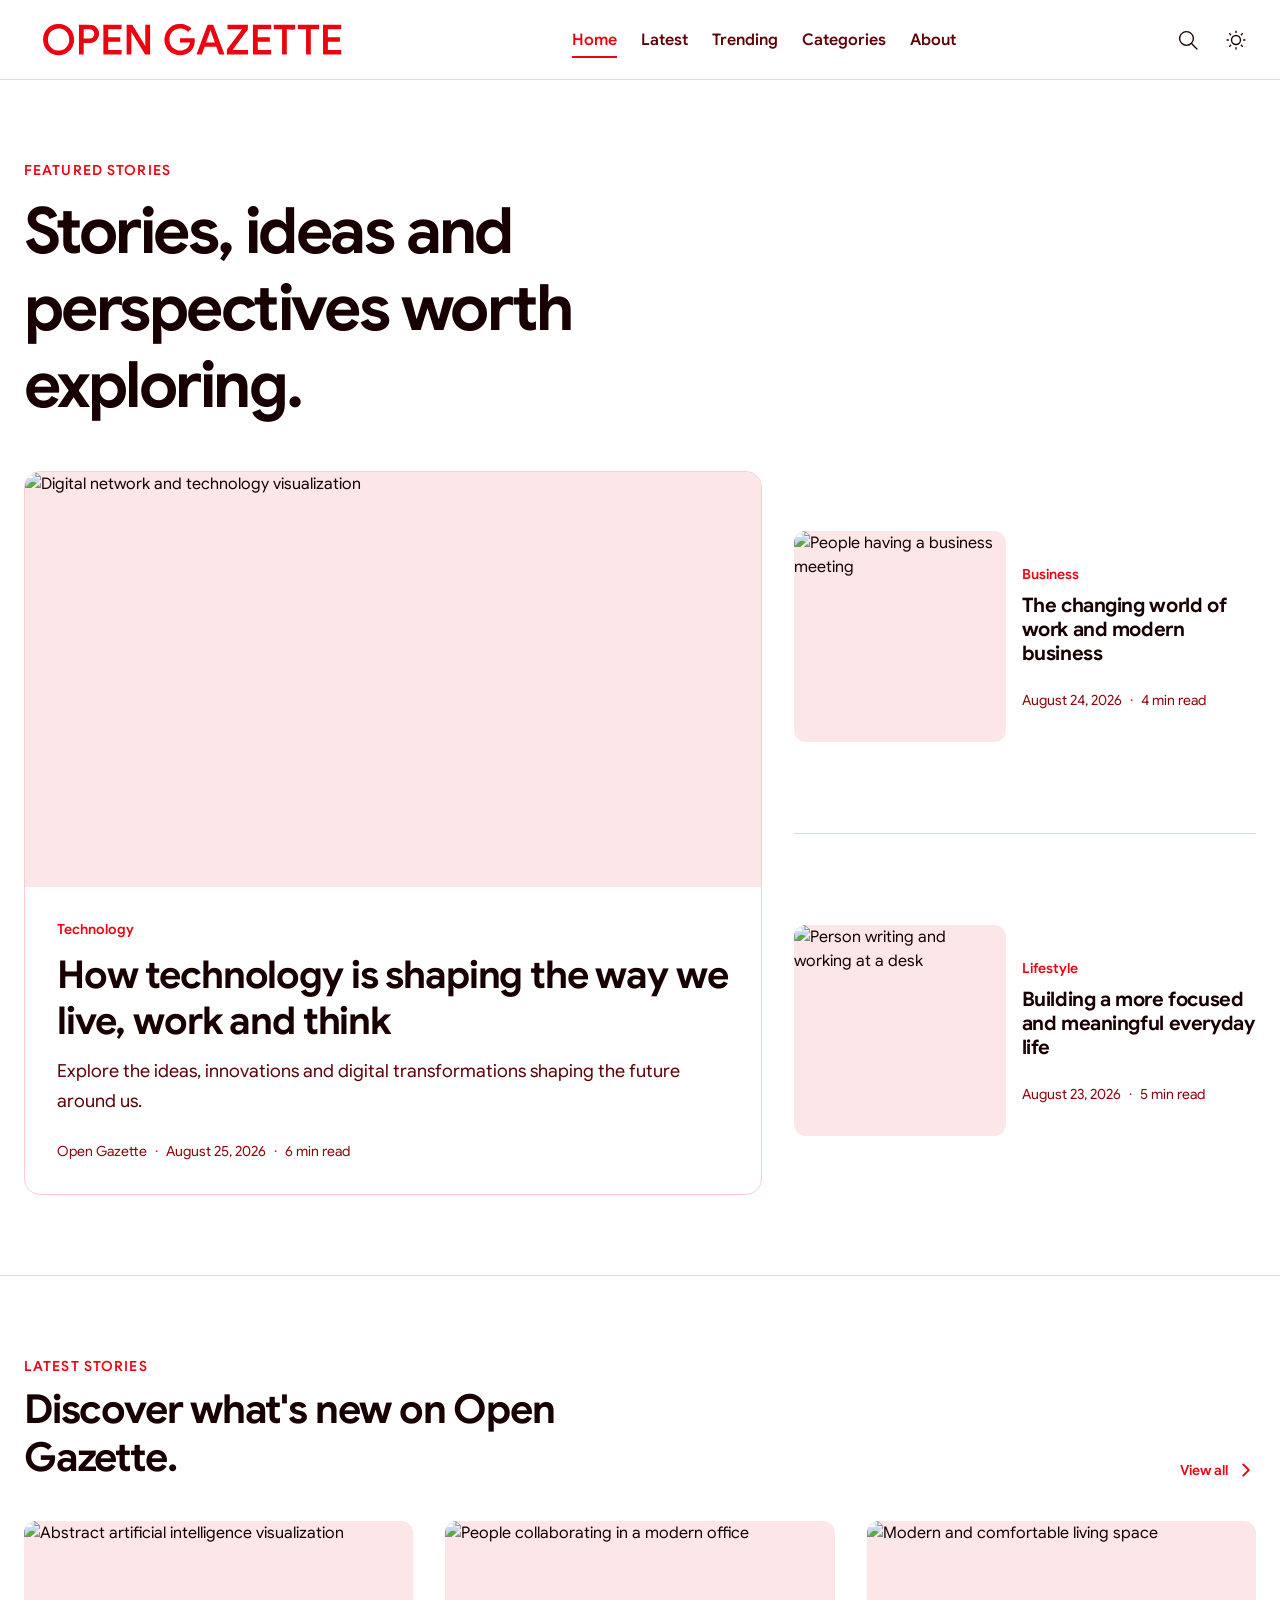
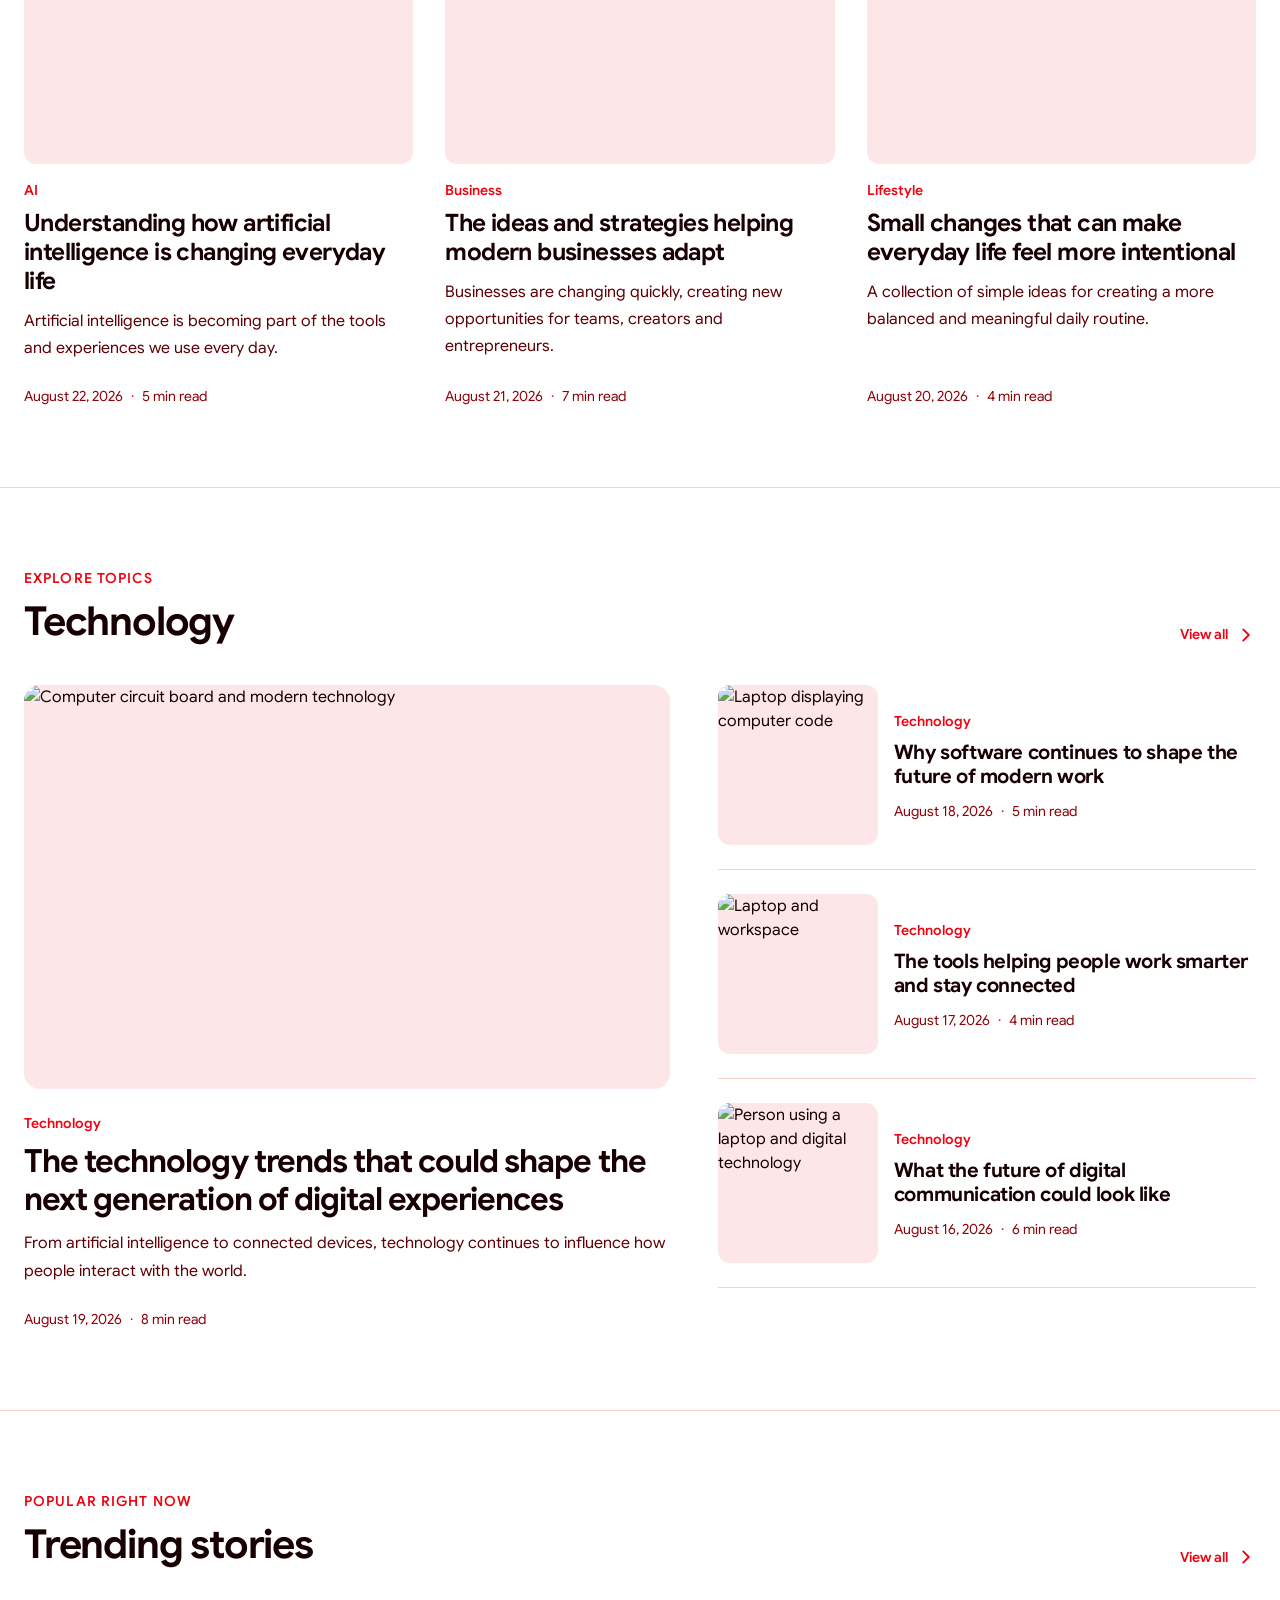
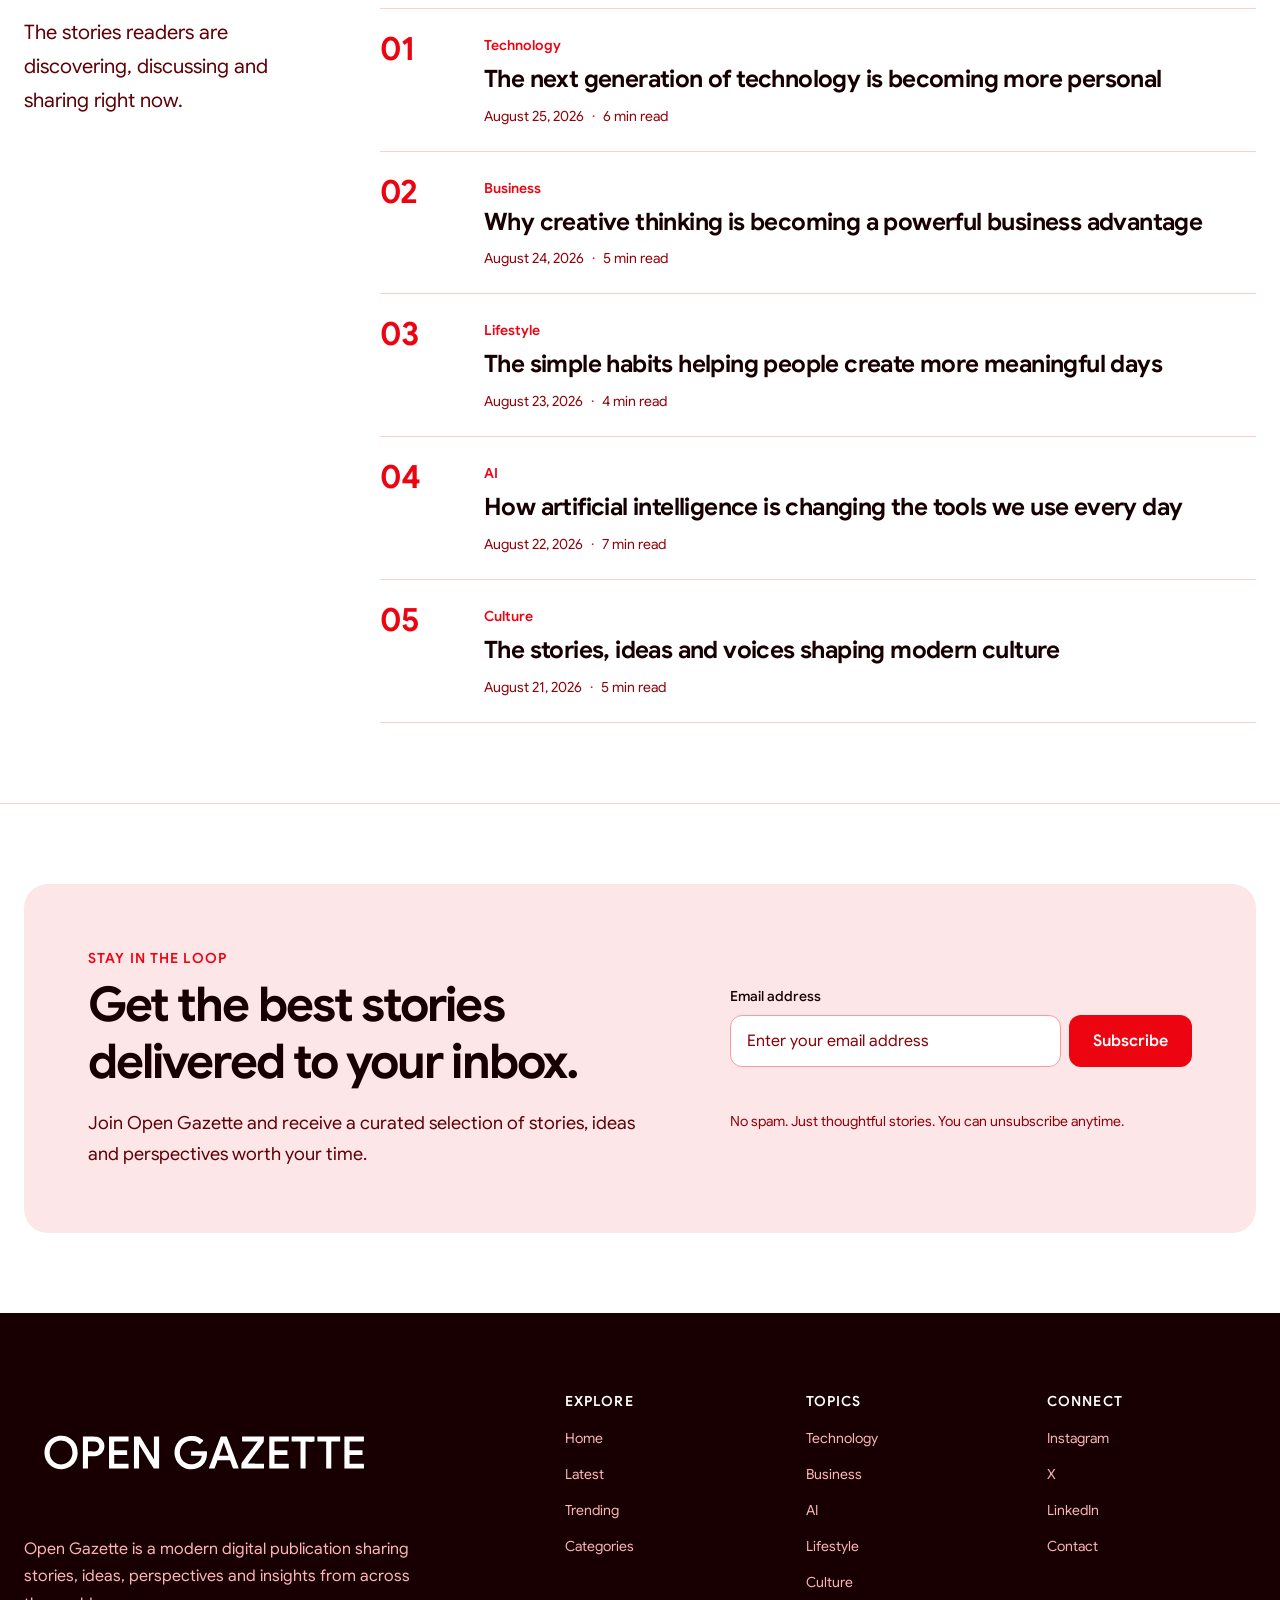
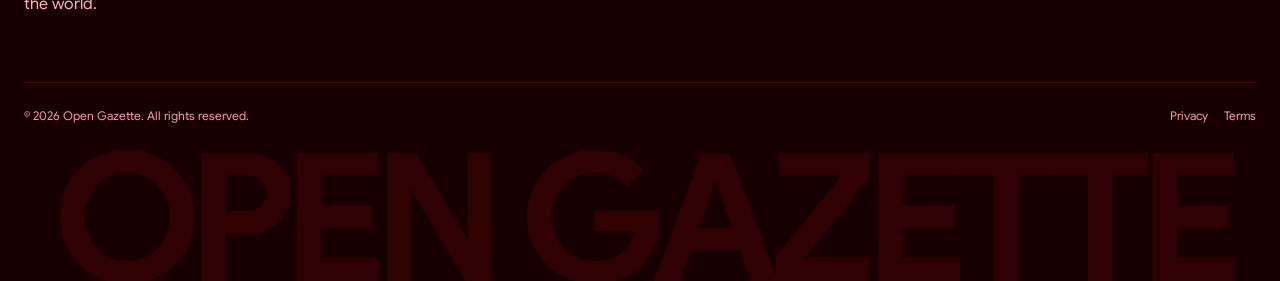
==== commit d6e0b158: "Add trending stories page" ====
--- a/index.html
+++ b/index.html
@@ -13,11 +13,8 @@
 
     <link rel="icon" type="image/svg+xml" href="assets/icons/favicon.svg" />
 
-    <link rel="stylesheet" href="css/reset.css" />
-    <link rel="stylesheet" href="css/fonts.css" />
-    <link rel="stylesheet" href="css/variables.css" />
-    <link rel="stylesheet" href="css/global.css" />
-    <link rel="stylesheet" href="css/responsive.css" />
+    <link rel="stylesheet" href="css/index.css" />
+
   </head>
 
   <body>
@@ -55,11 +52,11 @@
               </li>
 
               <li>
-                <a class="site-navigation__link" href="#latest"> Latest </a>
+                <a class="site-navigation__link" href="pages/latest.html"> Latest </a>
               </li>
 
               <li>
-                <a class="site-navigation__link" href="#trending"> Trending </a>
+                <a class="site-navigation__link" href="pages/trending.html"> Trending </a>
               </li>
 
               <li>
@@ -329,11 +326,11 @@
                 <p class="section-label">Latest Stories</p>
 
                 <h2 class="section-title">
-                  Discover what’s new on Open Gazette.
+                  Discover what's new on Open Gazette.
                 </h2>
               </div>
 
-              <a class="section-link" href="#">
+              <a class="section-link" href="pages/latest.html">
                 <span>View all</span>
 
                 <svg
--- a/css/index.css
+++ b/css/index.css
@@ -0,0 +1,5 @@
+@import url("reset.css");
+@import url("fonts.css");
+@import url("variables.css");
+@import url("global.css");
+@import url("responsive.css");
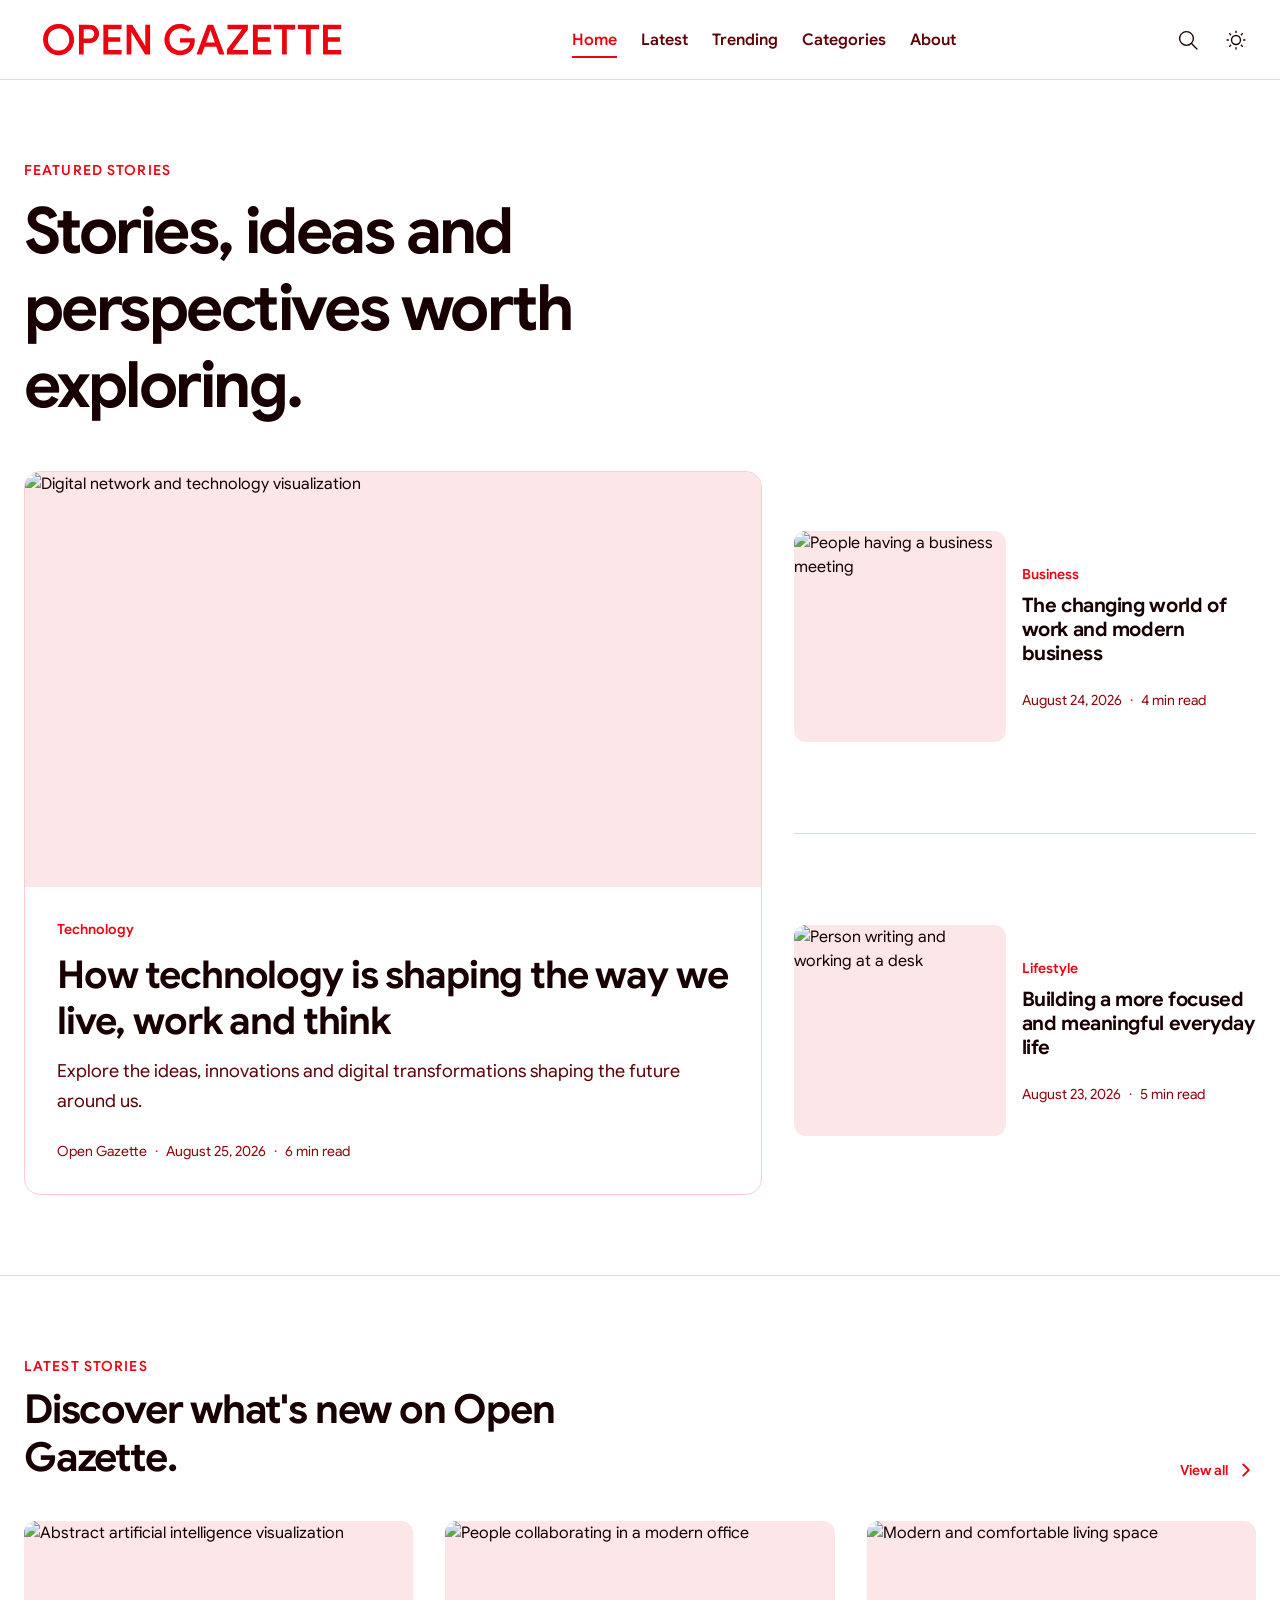
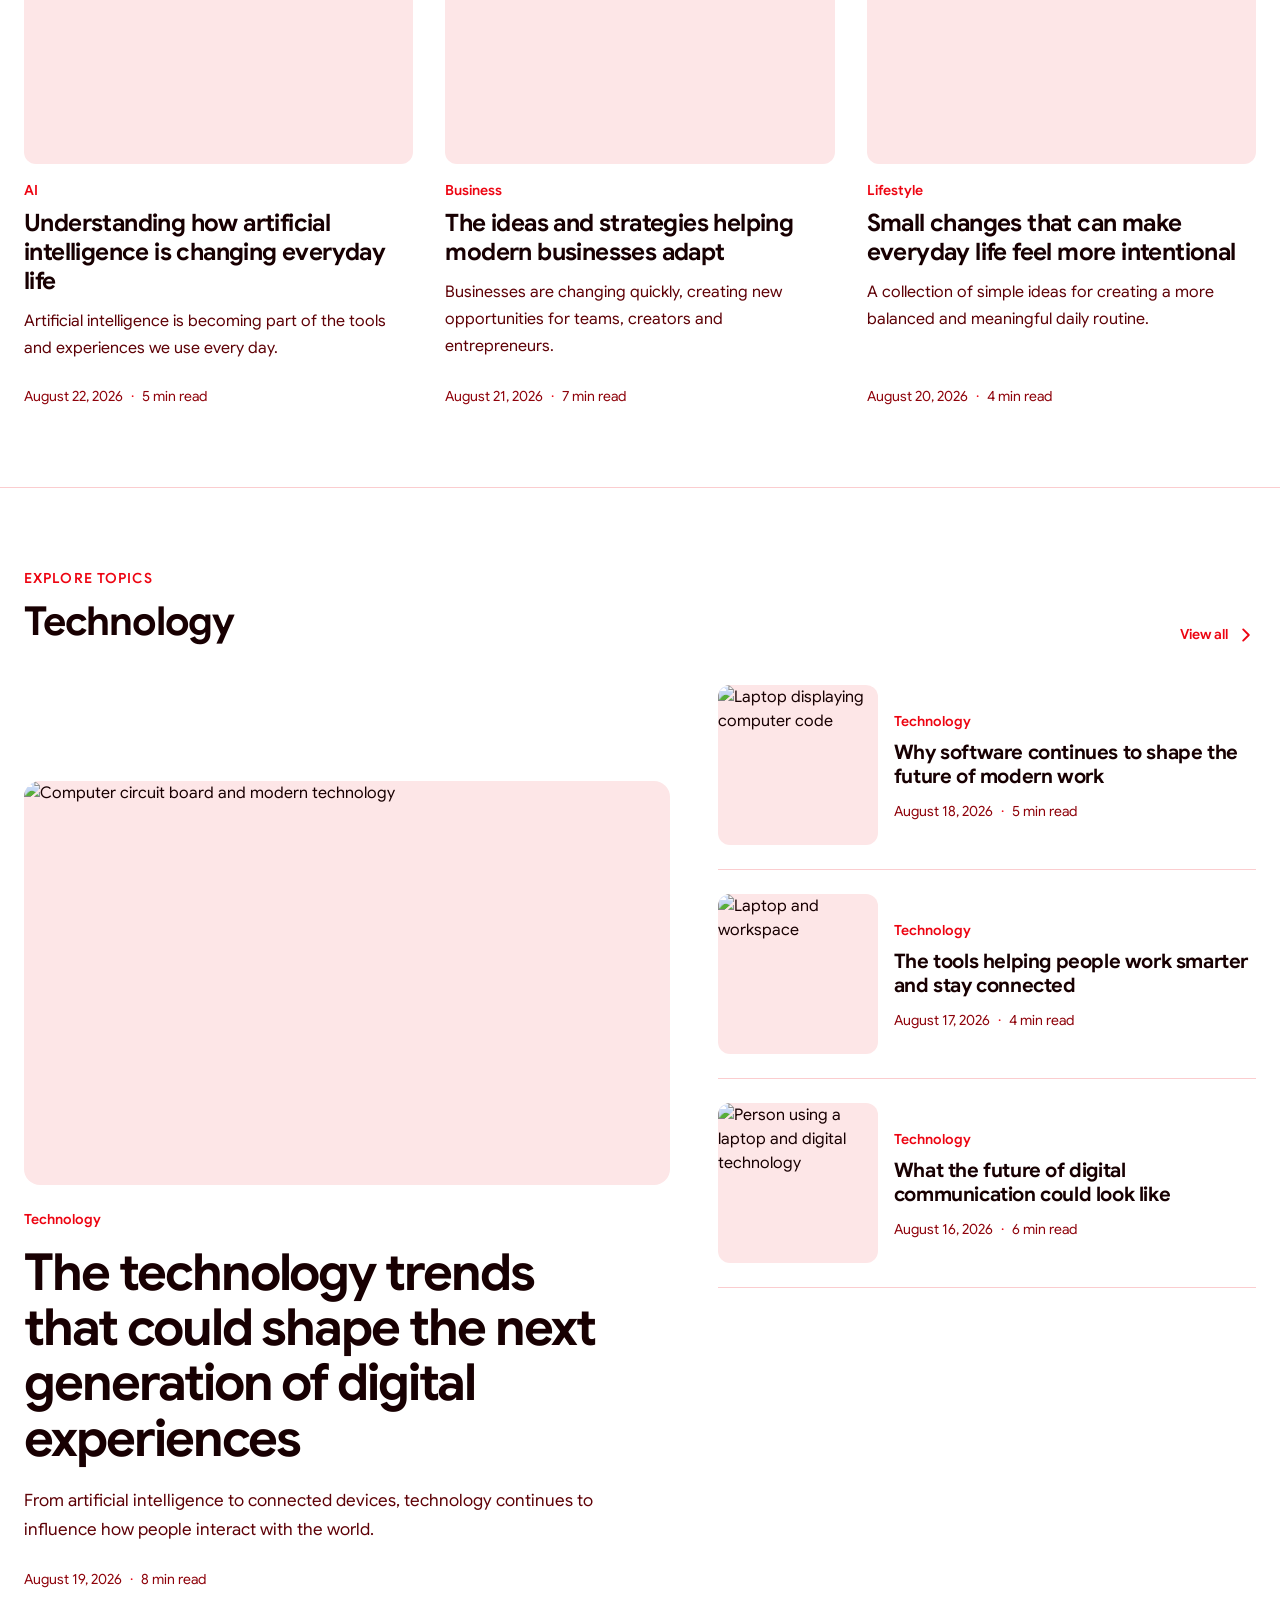
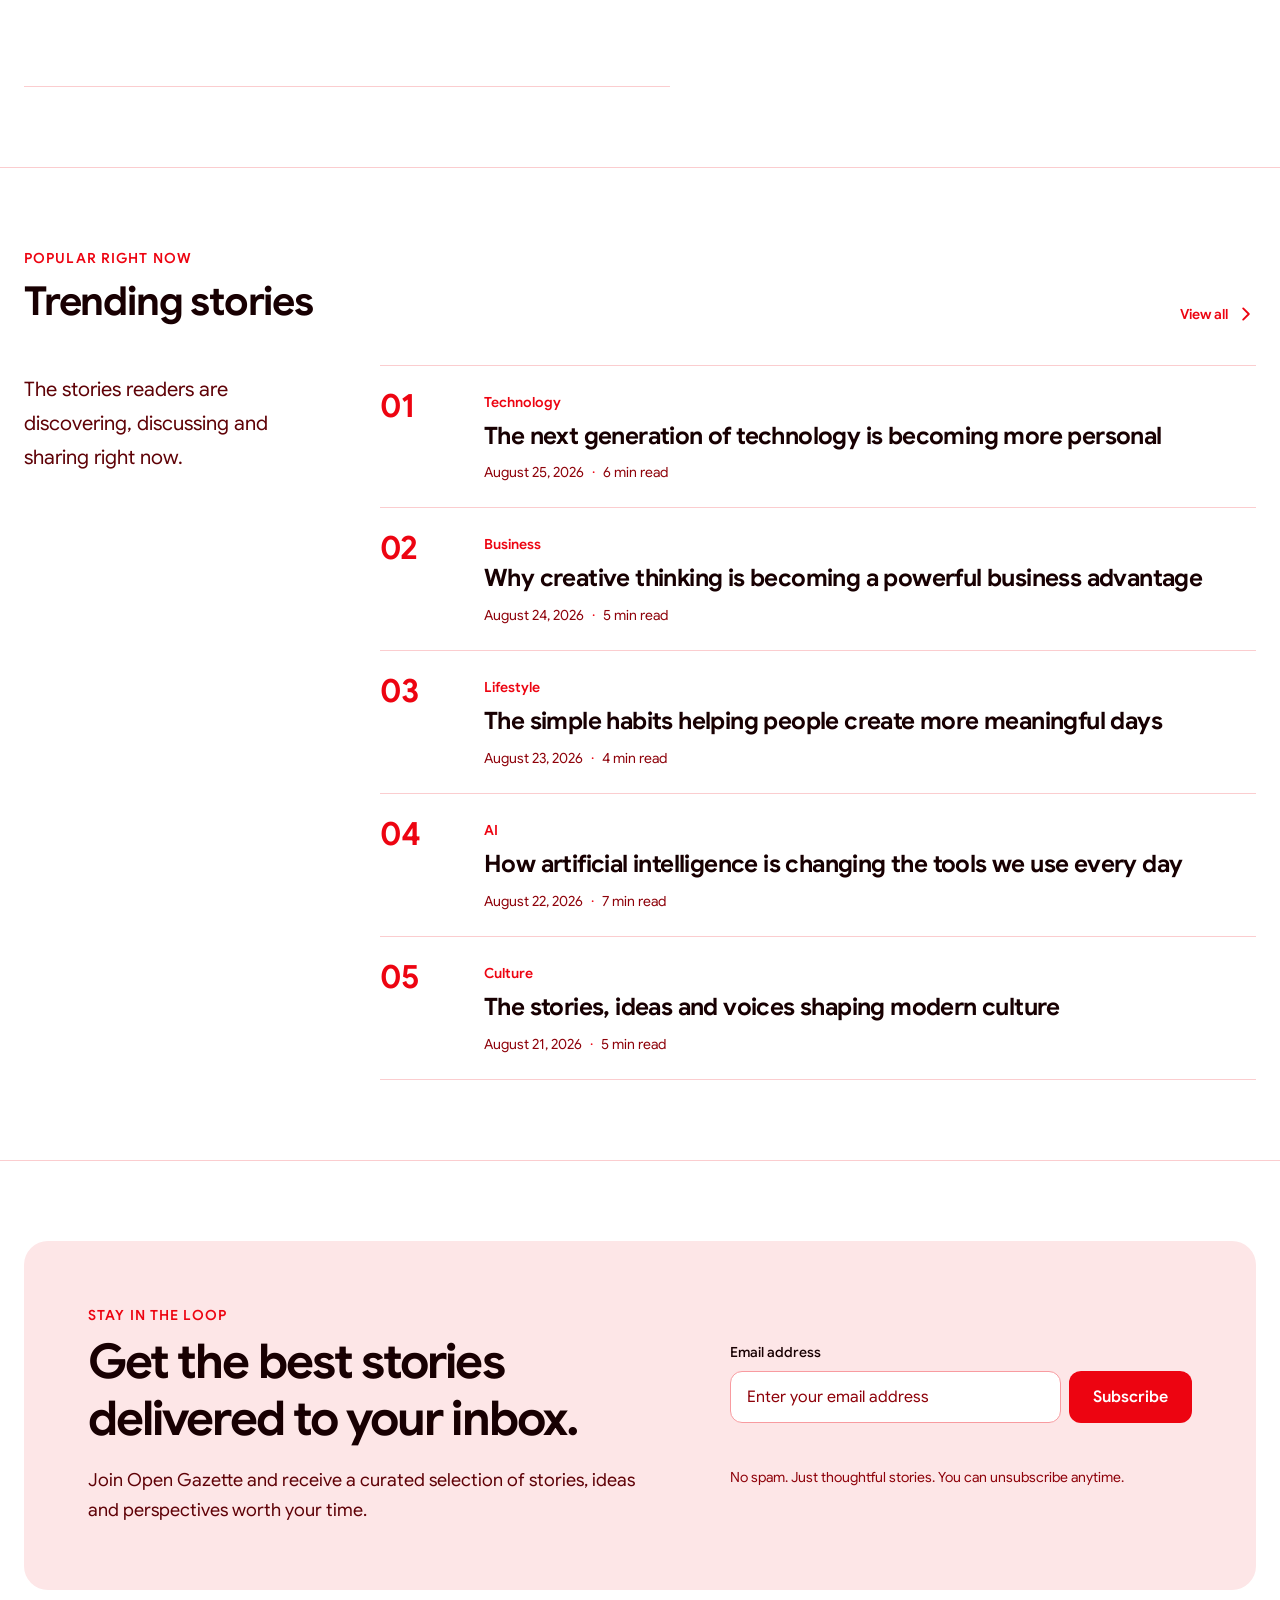
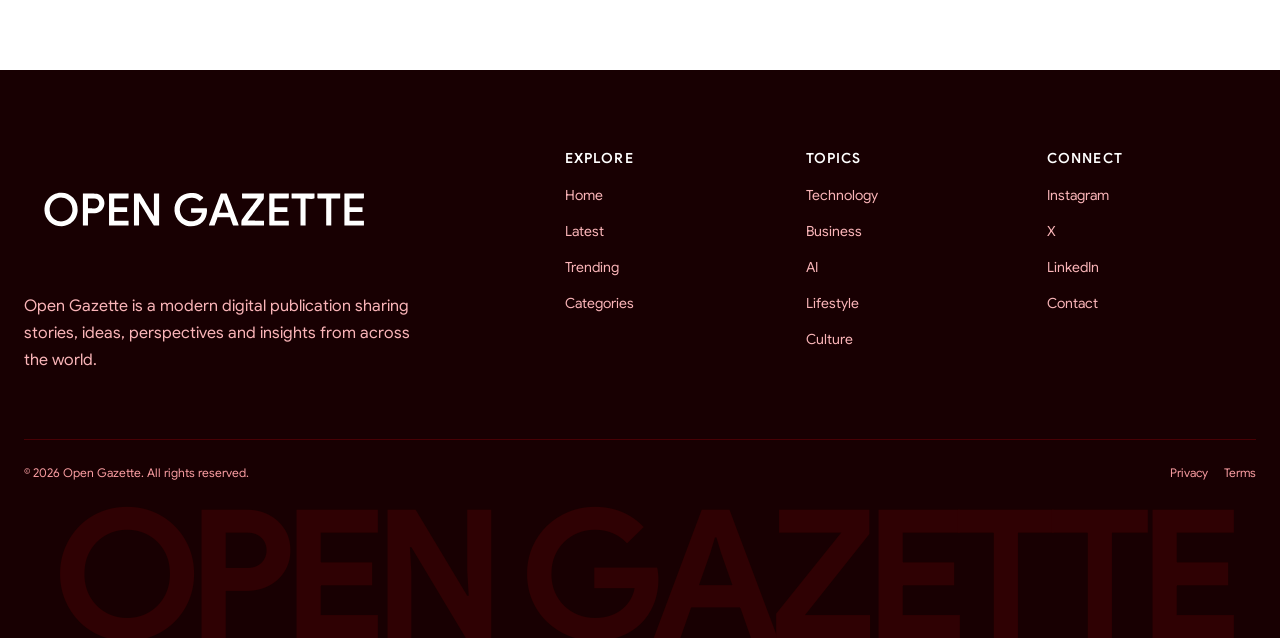
==== commit 31aa1056: "Add links of all pages" ====
--- a/index.html
+++ b/index.html
@@ -1,7 +1,11 @@
 <!doctype html>
+
 <html lang="en">
+
   <head>
+
     <meta charset="UTF-8" />
+
     <meta name="viewport" content="width=device-width, initial-scale=1.0" />
 
     <meta
@@ -18,14 +22,19 @@
   </head>
 
   <body>
+
     <div class="site-wrapper">
+
       <header class="site-header">
+
         <div class="container site-header__container">
+
           <a
             class="site-header__brand"
             href="index.html"
             aria-label="Open Gazette home"
           >
+
             <img
               class="site-header__logo site-header__logo--light"
               src="assets/logos/open-gazette-light.svg"
@@ -37,6 +46,7 @@
               src="assets/logos/open-gazette-dark.svg"
               alt=""
             />
+
           </a>
 
           <nav
@@ -44,40 +54,83 @@
             id="site-navigation"
             aria-label="Primary navigation"
           >
+
             <ul class="site-navigation__list">
+
               <li>
-                <a class="site-navigation__link is-active" href="index.html">
+
+                <a
+                  class="site-navigation__link is-active"
+                  href="index.html"
+                  aria-current="page"
+                >
                   Home
                 </a>
+
               </li>
 
               <li>
-                <a class="site-navigation__link" href="pages/latest.html"> Latest </a>
+
+                <a
+                  class="site-navigation__link"
+                  href="pages/latest.html"
+                >
+                  Latest
+                </a>
+
               </li>
 
               <li>
-                <a class="site-navigation__link" href="pages/trending.html"> Trending </a>
+
+                <a
+                  class="site-navigation__link"
+                  href="pages/trending.html"
+                >
+                  Trending
+                </a>
+
               </li>
 
               <li>
-                <a class="site-navigation__link" href="#categories">
+
+                <a
+                  class="site-navigation__link"
+                  href="pages/categories.html"
+                >
                   Categories
                 </a>
+
               </li>
 
               <li>
-                <a class="site-navigation__link" href="#about"> About </a>
+
+                <a
+                  class="site-navigation__link"
+                  href="pages/about.html"
+                >
+                  About
+                </a>
+
               </li>
+
             </ul>
+
           </nav>
 
           <div class="site-header__actions">
-            <button class="header-button" type="button" aria-label="Search">
+
+            <a
+              class="header-button"
+              href="pages/search.html"
+              aria-label="Search"
+            >
+
               <svg
                 class="header-button__icon"
                 viewBox="0 0 512 512"
                 aria-hidden="true"
               >
+
                 <circle
                   cx="221"
                   cy="221"
@@ -97,8 +150,10 @@
                   stroke-miterlimit="10"
                   stroke-width="32px"
                 />
+
               </svg>
-            </button>
+
+            </a>
 
             <button
               class="theme-toggle"
@@ -106,11 +161,13 @@
               aria-label="Switch to dark mode"
               aria-pressed="false"
             >
+
               <svg
                 class="theme-toggle__icon theme-toggle__icon--light"
                 viewBox="0 0 512 512"
                 aria-hidden="true"
               >
+
                 <circle
                   cx="256"
                   cy="256"
@@ -130,6 +187,7 @@
                   stroke-linejoin="round"
                   stroke-width="32px"
                 />
+
               </svg>
 
               <svg
@@ -137,6 +195,7 @@
                 viewBox="0 0 512 512"
                 aria-hidden="true"
               >
+
                 <path
                   d="M160 136c0-30.62 4.51-61.61 16-88C99.57 81.27 48 159.32 48 248c0 119.29 96.71 216 216 216 88.68 0 166.73-51.57 200-128-26.39 11.49-57.38 16-88 16-119.29 0-216-96.71-216-216"
                   fill="none"
@@ -145,7 +204,9 @@
                   stroke-linejoin="round"
                   stroke-width="32px"
                 />
+
               </svg>
+
             </button>
 
             <button
@@ -155,11 +216,13 @@
               aria-controls="site-navigation"
               aria-label="Open navigation menu"
             >
+
               <svg
                 class="menu-toggle__icon menu-toggle__icon--menu"
                 viewBox="0 0 512 512"
                 aria-hidden="true"
               >
+
                 <path
                   d="M80 160h352M80 256h352M80 352h352"
                   fill="none"
@@ -168,6 +231,7 @@
                   stroke-miterlimit="10"
                   stroke-width="32px"
                 />
+
               </svg>
 
               <svg
@@ -175,6 +239,7 @@
                 viewBox="0 0 512 512"
                 aria-hidden="true"
               >
+
                 <path
                   d="M368 368 144 144M368 144 144 368"
                   fill="none"
@@ -183,154 +248,242 @@
                   stroke-linejoin="round"
                   stroke-width="32px"
                 />
+
               </svg>
+
             </button>
+
           </div>
+
         </div>
+
       </header>
 
       <main>
+
         <!-- Hero -->
+
         <section class="hero">
+
           <div class="container">
+
             <div class="hero__header">
+
               <p class="section-label">Featured Stories</p>
 
               <h1 class="hero__title">
+
                 Stories, ideas and perspectives worth exploring.
+
               </h1>
+
             </div>
 
             <div class="hero__grid">
+
               <!-- Main featured article -->
+
               <article class="featured-article">
+
                 <a
                   class="featured-article__image-link"
-                  href="#"
+                  href="pages/article.html"
                   aria-label="Read the featured article"
                 >
+
                   <img
                     class="featured-article__image"
                     src="https://images.unsplash.com/photo-1451187580459-43490279c0fa?auto=format&fit=crop&w=1400&q=80"
                     alt="Digital network and technology visualization"
                   />
+
                 </a>
 
                 <div class="featured-article__content">
-                  <a class="article-category" href="#technology">
+
+                  <a
+                    class="article-category"
+                    href="pages/category.html"
+                  >
                     Technology
                   </a>
 
                   <h2 class="featured-article__title">
-                    <a href="#">
+
+                    <a href="pages/article.html">
+
                       How technology is shaping the way we live, work and think
-                    </a>
+
+                    </a>
+
                   </h2>
 
                   <p class="featured-article__excerpt">
+
                     Explore the ideas, innovations and digital transformations
                     shaping the future around us.
+
                   </p>
 
                   <div class="article-meta">
+
                     <span>Open Gazette</span>
 
                     <span class="article-meta__separator">·</span>
 
-                    <time datetime="2026-08-25"> August 25, 2026 </time>
+                    <time datetime="2026-08-25">
+                      August 25, 2026
+                    </time>
 
                     <span class="article-meta__separator">·</span>
 
                     <span>6 min read</span>
+
                   </div>
+
                 </div>
+
               </article>
 
               <!-- Secondary featured stories -->
+
               <div class="hero__secondary">
+
                 <article class="secondary-article">
+
                   <a
                     class="secondary-article__image-link"
-                    href="#"
+                    href="pages/article.html"
                     aria-label="Read business article"
                   >
+
                     <img
                       class="secondary-article__image"
                       src="https://images.unsplash.com/photo-1556761175-b413da4baf72?auto=format&fit=crop&w=900&q=80"
                       alt="People having a business meeting"
                     />
+
                   </a>
 
                   <div class="secondary-article__content">
-                    <a class="article-category" href="#business"> Business </a>
+
+                    <a
+                      class="article-category"
+                      href="pages/category.html"
+                    >
+                      Business
+                    </a>
 
                     <h2 class="secondary-article__title">
-                      <a href="#">
+
+                      <a href="pages/article.html">
+
                         The changing world of work and modern business
+
                       </a>
+
                     </h2>
 
                     <div class="article-meta">
-                      <time datetime="2026-08-24"> August 24, 2026 </time>
+
+                      <time datetime="2026-08-24">
+                        August 24, 2026
+                      </time>
 
                       <span class="article-meta__separator">·</span>
 
                       <span>4 min read</span>
+
                     </div>
+
                   </div>
+
                 </article>
 
                 <article class="secondary-article">
+
                   <a
                     class="secondary-article__image-link"
-                    href="#"
+                    href="pages/article.html"
                     aria-label="Read lifestyle article"
                   >
+
                     <img
                       class="secondary-article__image"
                       src="https://images.unsplash.com/photo-1499750310107-5fef28a66643?auto=format&fit=crop&w=900&q=80"
                       alt="Person writing and working at a desk"
                     />
+
                   </a>
 
                   <div class="secondary-article__content">
-                    <a class="article-category" href="#lifestyle">
+
+                    <a
+                      class="article-category"
+                      href="pages/category.html"
+                    >
                       Lifestyle
                     </a>
 
                     <h2 class="secondary-article__title">
-                      <a href="#">
+
+                      <a href="pages/article.html">
+
                         Building a more focused and meaningful everyday life
+
                       </a>
+
                     </h2>
 
                     <div class="article-meta">
-                      <time datetime="2026-08-23"> August 23, 2026 </time>
+
+                      <time datetime="2026-08-23">
+                        August 23, 2026
+                      </time>
 
                       <span class="article-meta__separator">·</span>
 
                       <span>5 min read</span>
+
                     </div>
+
                   </div>
+
                 </article>
+
               </div>
+
             </div>
+
           </div>
+
         </section>
 
         <!-- Latest stories -->
-        <section class="latest-stories" id="latest">
+
+        <section class="latest-stories">
+
           <div class="container">
+
             <div class="section-heading">
+
               <div>
+
                 <p class="section-label">Latest Stories</p>
 
                 <h2 class="section-title">
+
                   Discover what's new on Open Gazette.
+
                 </h2>
+
               </div>
 
-              <a class="section-link" href="pages/latest.html">
+              <a
+                class="section-link"
+                href="pages/latest.html"
+              >
+
                 <span>View all</span>
 
                 <svg
@@ -338,6 +491,7 @@
                   viewBox="0 0 512 512"
                   aria-hidden="true"
                 >
+
                   <path
                     d="m184 112 144 144-144 144"
                     fill="none"
@@ -346,141 +500,224 @@
                     stroke-linejoin="round"
                     stroke-width="48px"
                   />
+
                 </svg>
+
               </a>
+
             </div>
 
             <div class="article-grid">
+
               <!-- Article -->
+
               <article class="article-card">
+
                 <a
                   class="article-card__image-link"
-                  href="#"
+                  href="pages/article.html"
                   aria-label="Read AI article"
                 >
+
                   <img
                     class="article-card__image"
                     src="https://images.unsplash.com/photo-1677442136019-21780ecad995?auto=format&fit=crop&w=900&q=80"
                     alt="Abstract artificial intelligence visualization"
                   />
+
                 </a>
 
                 <div class="article-card__content">
-                  <a class="article-category" href="#categories"> AI </a>
+
+                  <a
+                    class="article-category"
+                    href="pages/category.html"
+                  >
+                    AI
+                  </a>
 
                   <h3 class="article-card__title">
-                    <a href="#">
+
+                    <a href="pages/article.html">
+
                       Understanding how artificial intelligence is changing
                       everyday life
-                    </a>
+
+                    </a>
+
                   </h3>
 
                   <p class="article-card__excerpt">
+
                     Artificial intelligence is becoming part of the tools and
                     experiences we use every day.
+
                   </p>
 
                   <div class="article-meta">
-                    <time datetime="2026-08-22"> August 22, 2026 </time>
+
+                    <time datetime="2026-08-22">
+                      August 22, 2026
+                    </time>
 
                     <span class="article-meta__separator">·</span>
 
                     <span>5 min read</span>
+
                   </div>
+
                 </div>
+
               </article>
 
               <!-- Article -->
+
               <article class="article-card">
+
                 <a
                   class="article-card__image-link"
-                  href="#"
+                  href="pages/article.html"
                   aria-label="Read business article"
                 >
+
                   <img
                     class="article-card__image"
                     src="https://images.unsplash.com/photo-1556761175-4f2f8a1b2f02?auto=format&fit=crop&w=900&q=80"
                     alt="People collaborating in a modern office"
                   />
+
                 </a>
 
                 <div class="article-card__content">
-                  <a class="article-category" href="#categories"> Business </a>
+
+                  <a
+                    class="article-category"
+                    href="pages/category.html"
+                  >
+                    Business
+                  </a>
 
                   <h3 class="article-card__title">
-                    <a href="#">
+
+                    <a href="pages/article.html">
+
                       The ideas and strategies helping modern businesses adapt
-                    </a>
+
+                    </a>
+
                   </h3>
 
                   <p class="article-card__excerpt">
+
                     Businesses are changing quickly, creating new opportunities
                     for teams, creators and entrepreneurs.
+
                   </p>
 
                   <div class="article-meta">
-                    <time datetime="2026-08-21"> August 21, 2026 </time>
+
+                    <time datetime="2026-08-21">
+                      August 21, 2026
+                    </time>
 
                     <span class="article-meta__separator">·</span>
 
                     <span>7 min read</span>
+
                   </div>
+
                 </div>
+
               </article>
 
               <!-- Article -->
+
               <article class="article-card">
+
                 <a
                   class="article-card__image-link"
-                  href="#"
+                  href="pages/article.html"
                   aria-label="Read lifestyle article"
                 >
+
                   <img
                     class="article-card__image"
                     src="https://images.unsplash.com/photo-1494438639946-1ebd1d20bf85?auto=format&fit=crop&w=900&q=80"
                     alt="Modern and comfortable living space"
                   />
+
                 </a>
 
                 <div class="article-card__content">
-                  <a class="article-category" href="#categories"> Lifestyle </a>
+
+                  <a
+                    class="article-category"
+                    href="pages/category.html"
+                  >
+                    Lifestyle
+                  </a>
 
                   <h3 class="article-card__title">
-                    <a href="#">
+
+                    <a href="pages/article.html">
+
                       Small changes that can make everyday life feel more
                       intentional
-                    </a>
+
+                    </a>
+
                   </h3>
 
                   <p class="article-card__excerpt">
+
                     A collection of simple ideas for creating a more balanced
                     and meaningful daily routine.
+
                   </p>
 
                   <div class="article-meta">
-                    <time datetime="2026-08-20"> August 20, 2026 </time>
+
+                    <time datetime="2026-08-20">
+                      August 20, 2026
+                    </time>
 
                     <span class="article-meta__separator">·</span>
 
                     <span>4 min read</span>
+
                   </div>
+
                 </div>
+
               </article>
+
             </div>
+
           </div>
+
         </section>
 
         <!-- Categories -->
-        <section class="category-section" id="categories">
+
+        <section class="category-section">
+
           <div class="container">
+
             <div class="section-heading">
+
               <div>
+
                 <p class="section-label">Explore Topics</p>
 
                 <h2 class="section-title">Technology</h2>
+
               </div>
 
-              <a class="section-link" href="#">
+              <a
+                class="section-link"
+                href="pages/category.html"
+              >
+
                 <span>View all</span>
 
                 <svg
@@ -488,6 +725,7 @@
                   viewBox="0 0 512 512"
                   aria-hidden="true"
                 >
+
                   <path
                     d="m184 112 144 144-144 144"
                     fill="none"
@@ -496,165 +734,264 @@
                     stroke-linejoin="round"
                     stroke-width="48px"
                   />
+
                 </svg>
+
               </a>
+
             </div>
 
             <div class="category-layout">
+
               <!-- Featured category article -->
+
               <article class="category-featured">
+
                 <a
                   class="category-featured__image-link"
-                  href="#"
+                  href="pages/article.html"
                   aria-label="Read featured technology article"
                 >
+
                   <img
                     class="category-featured__image"
                     src="https://images.unsplash.com/photo-1518770660439-4636190af475?auto=format&fit=crop&w=1200&q=80"
                     alt="Computer circuit board and modern technology"
                   />
+
                 </a>
 
                 <div class="category-featured__content">
-                  <a class="article-category" href="#"> Technology </a>
+
+                  <a
+                    class="article-category"
+                    href="pages/category.html"
+                  >
+                    Technology
+                  </a>
 
                   <h3 class="category-featured__title">
-                    <a href="#">
+
+                    <a href="pages/article.html">
+
                       The technology trends that could shape the next generation
                       of digital experiences
-                    </a>
+
+                    </a>
+
                   </h3>
 
                   <p class="category-featured__excerpt">
+
                     From artificial intelligence to connected devices,
                     technology continues to influence how people interact with
                     the world.
+
                   </p>
 
                   <div class="article-meta">
-                    <time datetime="2026-08-19"> August 19, 2026 </time>
+
+                    <time datetime="2026-08-19">
+                      August 19, 2026
+                    </time>
 
                     <span class="article-meta__separator">·</span>
 
                     <span>8 min read</span>
+
                   </div>
+
                 </div>
+
               </article>
 
               <!-- Category article list -->
+
               <div class="category-list">
+
                 <article class="category-list__article">
+
                   <a
                     class="category-list__image-link"
-                    href="#"
+                    href="pages/article.html"
                     aria-label="Read technology article"
                   >
+
                     <img
                       class="category-list__image"
                       src="https://images.unsplash.com/photo-1488590528505-98d2b5aba04b?auto=format&fit=crop&w=600&q=80"
                       alt="Laptop displaying computer code"
                     />
+
                   </a>
 
                   <div class="category-list__content">
-                    <a class="article-category" href="#"> Technology </a>
+
+                    <a
+                      class="article-category"
+                      href="pages/category.html"
+                    >
+                      Technology
+                    </a>
 
                     <h3 class="category-list__title">
-                      <a href="#">
+
+                      <a href="pages/article.html">
+
                         Why software continues to shape the future of modern
                         work
+
                       </a>
+
                     </h3>
 
                     <div class="article-meta">
-                      <time datetime="2026-08-18"> August 18, 2026 </time>
+
+                      <time datetime="2026-08-18">
+                        August 18, 2026
+                      </time>
 
                       <span class="article-meta__separator">·</span>
 
                       <span>5 min read</span>
+
                     </div>
+
                   </div>
+
                 </article>
 
                 <article class="category-list__article">
+
                   <a
                     class="category-list__image-link"
-                    href="#"
+                    href="pages/article.html"
                     aria-label="Read technology article"
                   >
+
                     <img
                       class="category-list__image"
                       src="https://images.unsplash.com/photo-1531297484001-80022131f5a1?auto=format&fit=crop&w=600&q=80"
                       alt="Laptop and workspace"
                     />
+
                   </a>
 
                   <div class="category-list__content">
-                    <a class="article-category" href="#"> Technology </a>
+
+                    <a
+                      class="article-category"
+                      href="pages/category.html"
+                    >
+                      Technology
+                    </a>
 
                     <h3 class="category-list__title">
-                      <a href="#">
+
+                      <a href="pages/article.html">
+
                         The tools helping people work smarter and stay connected
+
                       </a>
+
                     </h3>
 
                     <div class="article-meta">
-                      <time datetime="2026-08-17"> August 17, 2026 </time>
+
+                      <time datetime="2026-08-17">
+                        August 17, 2026
+                      </time>
 
                       <span class="article-meta__separator">·</span>
 
                       <span>4 min read</span>
+
                     </div>
+
                   </div>
+
                 </article>
 
                 <article class="category-list__article">
+
                   <a
                     class="category-list__image-link"
-                    href="#"
+                    href="pages/article.html"
                     aria-label="Read technology article"
                   >
+
                     <img
                       class="category-list__image"
                       src="https://images.unsplash.com/photo-1516321318423-f06f85e504b3?auto=format&fit=crop&w=600&q=80"
                       alt="Person using a laptop and digital technology"
                     />
+
                   </a>
 
                   <div class="category-list__content">
-                    <a class="article-category" href="#"> Technology </a>
+
+                    <a
+                      class="article-category"
+                      href="pages/category.html"
+                    >
+                      Technology
+                    </a>
 
                     <h3 class="category-list__title">
-                      <a href="#">
+
+                      <a href="pages/article.html">
+
                         What the future of digital communication could look like
+
                       </a>
+
                     </h3>
 
                     <div class="article-meta">
-                      <time datetime="2026-08-16"> August 16, 2026 </time>
+
+                      <time datetime="2026-08-16">
+                        August 16, 2026
+                      </time>
 
                       <span class="article-meta__separator">·</span>
 
                       <span>6 min read</span>
+
                     </div>
+
                   </div>
+
                 </article>
+
               </div>
+
             </div>
+
           </div>
+
         </section>
 
         <!-- Trending -->
-        <section class="trending-section" id="trending">
+
+        <section class="trending-section">
+
           <div class="container">
+
             <div class="section-heading">
+
               <div>
+
                 <p class="section-label">Popular Right Now</p>
 
                 <h2 class="section-title">Trending stories</h2>
+
               </div>
 
-              <a class="section-link" href="#">
+              <a
+                class="section-link"
+                href="pages/trending.html"
+              >
+
                 <span>View all</span>
 
                 <svg
@@ -662,6 +999,7 @@
                   viewBox="0 0 512 512"
                   aria-hidden="true"
                 >
+
                   <path
                     d="m184 112 144 144-144 144"
                     fill="none"
@@ -670,159 +1008,276 @@
                     stroke-linejoin="round"
                     stroke-width="48px"
                   />
+
                 </svg>
+
               </a>
+
             </div>
 
             <div class="trending-layout">
+
               <!-- Trending introduction -->
+
               <div class="trending-intro">
+
                 <p class="trending-intro__text">
+
                   The stories readers are discovering, discussing and sharing
                   right now.
+
                 </p>
+
               </div>
 
               <!-- Trending articles -->
+
               <div class="trending-list">
+
                 <article class="trending-article">
-                  <span class="trending-article__number"> 01 </span>
+
+                  <span class="trending-article__number">01</span>
 
                   <div class="trending-article__content">
-                    <a class="article-category" href="#"> Technology </a>
+
+                    <a
+                      class="article-category"
+                      href="pages/category.html"
+                    >
+                      Technology
+                    </a>
 
                     <h3 class="trending-article__title">
-                      <a href="#">
+
+                      <a href="pages/article.html">
+
                         The next generation of technology is becoming more
                         personal
+
                       </a>
+
                     </h3>
 
                     <div class="article-meta">
-                      <time datetime="2026-08-25"> August 25, 2026 </time>
+
+                      <time datetime="2026-08-25">
+                        August 25, 2026
+                      </time>
 
                       <span class="article-meta__separator">·</span>
 
                       <span>6 min read</span>
+
                     </div>
+
                   </div>
+
                 </article>
 
                 <article class="trending-article">
-                  <span class="trending-article__number"> 02 </span>
+
+                  <span class="trending-article__number">02</span>
 
                   <div class="trending-article__content">
-                    <a class="article-category" href="#"> Business </a>
+
+                    <a
+                      class="article-category"
+                      href="pages/category.html"
+                    >
+                      Business
+                    </a>
 
                     <h3 class="trending-article__title">
-                      <a href="#">
+
+                      <a href="pages/article.html">
+
                         Why creative thinking is becoming a powerful business
                         advantage
+
                       </a>
+
                     </h3>
 
                     <div class="article-meta">
-                      <time datetime="2026-08-24"> August 24, 2026 </time>
+
+                      <time datetime="2026-08-24">
+                        August 24, 2026
+                      </time>
 
                       <span class="article-meta__separator">·</span>
 
                       <span>5 min read</span>
+
                     </div>
+
                   </div>
+
                 </article>
 
                 <article class="trending-article">
-                  <span class="trending-article__number"> 03 </span>
+
+                  <span class="trending-article__number">03</span>
 
                   <div class="trending-article__content">
-                    <a class="article-category" href="#"> Lifestyle </a>
+
+                    <a
+                      class="article-category"
+                      href="pages/category.html"
+                    >
+                      Lifestyle
+                    </a>
 
                     <h3 class="trending-article__title">
-                      <a href="#">
+
+                      <a href="pages/article.html">
+
                         The simple habits helping people create more meaningful
                         days
+
                       </a>
+
                     </h3>
 
                     <div class="article-meta">
-                      <time datetime="2026-08-23"> August 23, 2026 </time>
+
+                      <time datetime="2026-08-23">
+                        August 23, 2026
+                      </time>
 
                       <span class="article-meta__separator">·</span>
 
                       <span>4 min read</span>
+
                     </div>
+
                   </div>
+
                 </article>
 
                 <article class="trending-article">
-                  <span class="trending-article__number"> 04 </span>
+
+                  <span class="trending-article__number">04</span>
 
                   <div class="trending-article__content">
-                    <a class="article-category" href="#"> AI </a>
+
+                    <a
+                      class="article-category"
+                      href="pages/category.html"
+                    >
+                      AI
+                    </a>
 
                     <h3 class="trending-article__title">
-                      <a href="#">
+
+                      <a href="pages/article.html">
+
                         How artificial intelligence is changing the tools we use
                         every day
+
                       </a>
+
                     </h3>
 
                     <div class="article-meta">
-                      <time datetime="2026-08-22"> August 22, 2026 </time>
+
+                      <time datetime="2026-08-22">
+                        August 22, 2026
+                      </time>
 
                       <span class="article-meta__separator">·</span>
 
                       <span>7 min read</span>
+
                     </div>
+
                   </div>
+
                 </article>
 
                 <article class="trending-article">
-                  <span class="trending-article__number"> 05 </span>
+
+                  <span class="trending-article__number">05</span>
 
                   <div class="trending-article__content">
-                    <a class="article-category" href="#"> Culture </a>
+
+                    <a
+                      class="article-category"
+                      href="pages/category.html"
+                    >
+                      Culture
+                    </a>
 
                     <h3 class="trending-article__title">
-                      <a href="#">
+
+                      <a href="pages/article.html">
+
                         The stories, ideas and voices shaping modern culture
+
                       </a>
+
                     </h3>
 
                     <div class="article-meta">
-                      <time datetime="2026-08-21"> August 21, 2026 </time>
+
+                      <time datetime="2026-08-21">
+                        August 21, 2026
+                      </time>
 
                       <span class="article-meta__separator">·</span>
 
                       <span>5 min read</span>
+
                     </div>
+
                   </div>
+
                 </article>
+
               </div>
+
             </div>
+
           </div>
+
         </section>
 
         <!-- Newsletter -->
+
         <section class="newsletter-section">
+
           <div class="container">
+
             <div class="newsletter">
+
               <div class="newsletter__content">
+
                 <p class="section-label">Stay in the loop</p>
 
                 <h2 class="newsletter__title">
+
                   Get the best stories delivered to your inbox.
+
                 </h2>
 
                 <p class="newsletter__description">
+
                   Join Open Gazette and receive a curated selection of stories,
                   ideas and perspectives worth your time.
+
                 </p>
+
               </div>
 
               <div class="newsletter__form-wrapper">
-                <form class="newsletter-form" id="newsletter-form" novalidate>
+
+                <form
+                  class="newsletter-form"
+                  id="newsletter-form"
+                  novalidate
+                >
+
                   <div class="newsletter-form__group">
+
                     <label
                       class="newsletter-form__label"
                       for="newsletter-email"
@@ -831,6 +1286,7 @@
                     </label>
 
                     <div class="newsletter-form__controls">
+
                       <input
                         class="newsletter-form__input"
                         id="newsletter-email"
@@ -838,14 +1294,19 @@
                         type="email"
                         placeholder="Enter your email address"
                         autocomplete="email"
-                         aria-describedby="newsletter-message"
+                        aria-describedby="newsletter-message"
                         required
                       />
 
-                      <button class="newsletter-form__button" type="submit">
+                      <button
+                        class="newsletter-form__button"
+                        type="submit"
+                      >
                         Subscribe
                       </button>
+
                     </div>
+
                   </div>
 
                   <p
@@ -853,142 +1314,229 @@
                     id="newsletter-message"
                     aria-live="polite"
                   ></p>
+
                 </form>
 
                 <p class="newsletter__privacy">
+
                   No spam. Just thoughtful stories. You can unsubscribe anytime.
+
                 </p>
+
               </div>
+
             </div>
+
           </div>
+
         </section>
+
       </main>
 
       <!-- Footer -->
-      <footer class="site-footer" id="about">
+
+      <footer class="site-footer">
+
         <div class="container">
+
           <div class="site-footer__main">
+
             <!-- Brand -->
+
             <div class="site-footer__brand">
+
               <a
                 class="site-footer__logo-link"
                 href="index.html"
                 aria-label="Open Gazette home"
               >
+
                 <img
                   class="site-footer__logo"
                   src="assets/logos/open-gazette-dark.svg"
                   alt="Open Gazette"
                 />
+
               </a>
 
               <p class="site-footer__description">
+
                 Open Gazette is a modern digital publication sharing stories,
                 ideas, perspectives and insights from across the world.
+
               </p>
+
             </div>
 
             <!-- Navigation -->
+
             <div class="site-footer__links">
+
               <div class="footer-links-group">
+
                 <h2 class="footer-links-group__title">Explore</h2>
 
                 <ul class="footer-links-group__list">
+
                   <li>
+
                     <a href="index.html">Home</a>
+
                   </li>
 
                   <li>
-                    <a href="#latest">Latest</a>
+
+                    <a href="pages/latest.html">Latest</a>
+
                   </li>
 
                   <li>
-                    <a href="#trending">Trending</a>
+
+                    <a href="pages/trending.html">Trending</a>
+
                   </li>
 
                   <li>
-                    <a href="#categories">Categories</a>
+
+                    <a href="pages/categories.html">Categories</a>
+
                   </li>
+
                 </ul>
+
               </div>
 
               <div class="footer-links-group">
+
                 <h2 class="footer-links-group__title">Topics</h2>
 
                 <ul class="footer-links-group__list">
+
                   <li>
-                    <a href="#">Technology</a>
+
+                    <a href="pages/category.html">Technology</a>
+
                   </li>
 
                   <li>
-                    <a href="#">Business</a>
+
+                    <a href="pages/category.html">Business</a>
+
                   </li>
 
                   <li>
-                    <a href="#">AI</a>
+
+                    <a href="pages/category.html">AI</a>
+
                   </li>
 
                   <li>
-                    <a href="#">Lifestyle</a>
+
+                    <a href="pages/category.html">Lifestyle</a>
+
                   </li>
 
                   <li>
-                    <a href="#">Culture</a>
+
+                    <a href="pages/category.html">Culture</a>
+
                   </li>
+
                 </ul>
+
               </div>
 
               <div class="footer-links-group">
+
                 <h2 class="footer-links-group__title">Connect</h2>
 
                 <ul class="footer-links-group__list">
+
                   <li>
+
                     <a href="#" target="_blank" rel="noopener noreferrer">
+
                       Instagram
-                    </a>
+
+                    </a>
+
                   </li>
 
                   <li>
+
                     <a href="#" target="_blank" rel="noopener noreferrer">
+
                       X
-                    </a>
+
+                    </a>
+
                   </li>
 
                   <li>
+
                     <a href="#" target="_blank" rel="noopener noreferrer">
+
                       LinkedIn
-                    </a>
+
+                    </a>
+
                   </li>
 
                   <li>
-                    <a href="mailto:hello@opengazette.com"> Contact </a>
+
+                    <a href="mailto:hello@opengazette.com">
+
+                      Contact
+
+                    </a>
+
                   </li>
+
                 </ul>
+
               </div>
+
             </div>
+
           </div>
 
           <!-- Footer bottom -->
+
           <div class="site-footer__bottom">
+
             <p class="site-footer__copyright">
+
               © 2026 Open Gazette. All rights reserved.
+
             </p>
 
             <div class="site-footer__legal">
-              <a href="#">Privacy</a>
-              <a href="#">Terms</a>
+
+              <a href="pages/privacy.html">Privacy</a>
+
+              <a href="pages/terms.html">Terms</a>
+
             </div>
+
           </div>
 
           <!-- Large brand -->
+
           <div class="site-footer__signature" aria-hidden="true">
+
             OPEN GAZETTE
+
           </div>
+
         </div>
+
       </footer>
+
     </div>
 
     <!-- Main JavaScript -->
     <script src="js/main.js"></script>
+
   </body>
-</html>
+
+</html>
